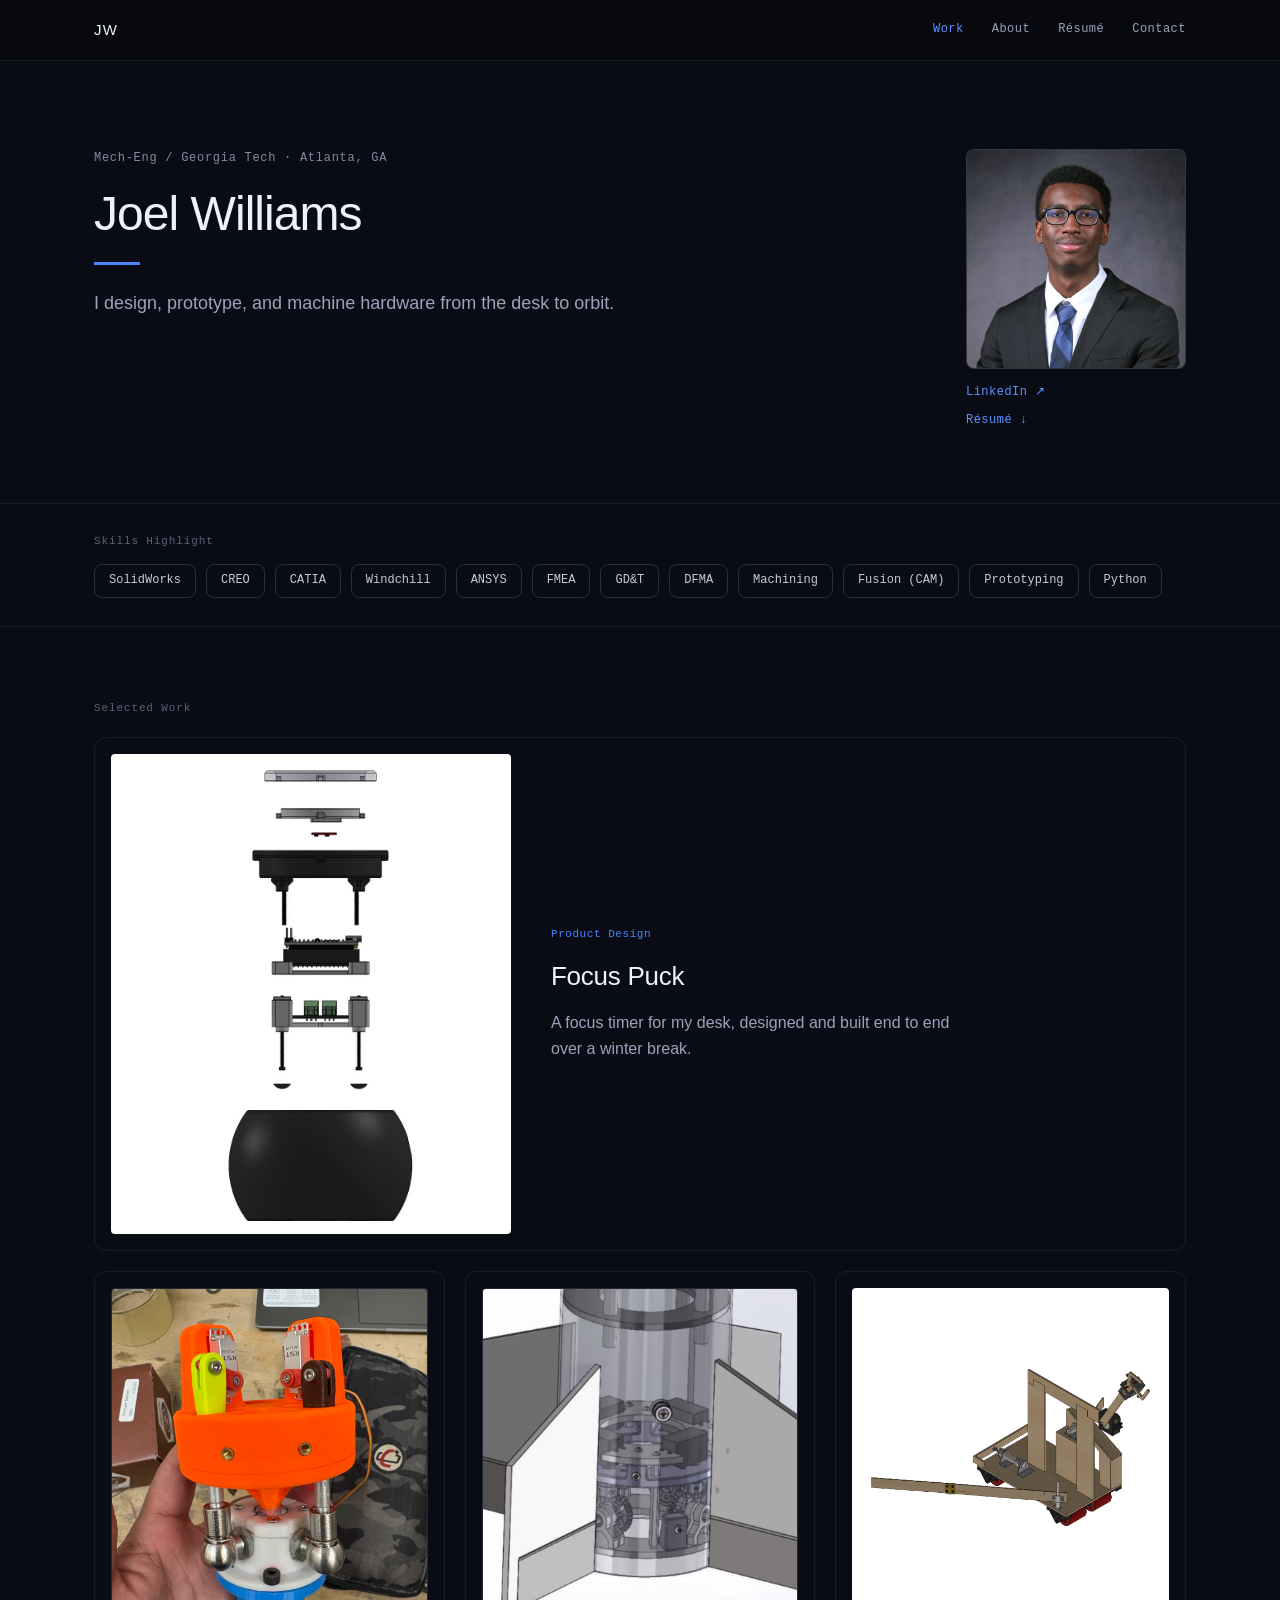
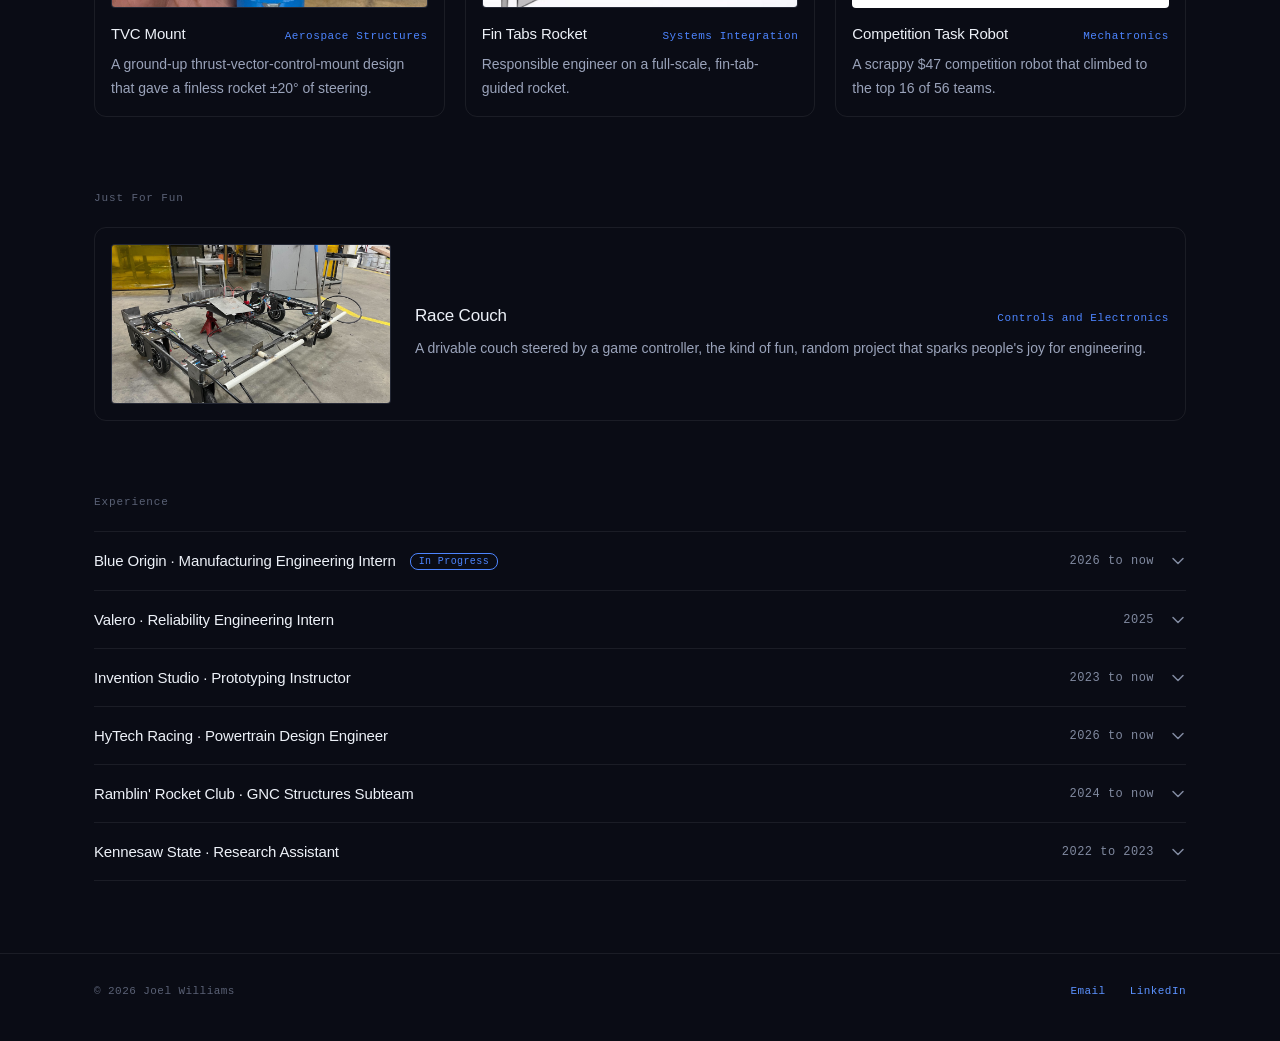
==== index.html @ b7c3e6a5 "Nudge modal close button left on desktop to clear the scrollbar gutter The site-wide scrollbar reser" ====
<!DOCTYPE html>
<html lang="en">
<head>
  <meta charset="UTF-8">
  <meta name="viewport" content="width=device-width, initial-scale=1.0">
  <title>Joel Williams · Project Portfolio</title>
  <meta name="description" content="Joel Williams is a mechanical engineering student at Georgia Tech who designs, prototypes, and machines hardware from the desk to orbit.">
  <link rel="icon" href="assets/images/favicon.png">
  <meta property="og:title" content="Joel Williams · Project Portfolio">
  <meta property="og:description" content="I design, prototype, and machine hardware from the desk to orbit.">
  <meta property="og:image" content="https://jwilliams-77.github.io/assets/images/og.png">
  <meta property="og:url" content="https://jwilliams-77.github.io/">
  <link rel="stylesheet" href="assets/css/styles.css?v=36">
</head>
<body>

  <nav class="site-nav">
    <div class="container">
      <a class="nav-monogram" href="index.html">JW</a>
      <div class="nav-links">
        <a href="index.html#work" class="active">Work</a>
        <a href="about.html">About</a>
        <a href="resume.pdf">Résumé</a>
        <a href="contact.html">Contact</a>
      </div>
    </div>
  </nav>

  <header class="hero">
    <div class="container">
      <div class="hero-intro">
        <p class="hero-eyebrow">Mech-Eng / Georgia Tech · Atlanta, GA</p>
        <h1 class="hero-name">Joel Williams</h1>
        <hr class="hero-rule">
        <p class="hero-tagline">I design, prototype, and machine hardware from the desk to orbit.</p>
      </div>
      <div class="hero-aside">
        <div class="headshot"><img width="775" height="800" decoding="async" fetchpriority="high" src="assets/images/headshot.jpg" alt="Headshot of Joel Williams"></div>
        <div class="hero-links">
          <a href="https://www.linkedin.com/in/jwilliams2204/">LinkedIn ↗</a>
          <a href="resume.pdf">Résumé ↓</a>
        </div>
      </div>
    </div>
  </header>

  <section class="skills-stripe" aria-label="Skills highlight">
    <div class="container">
      <p class="section-label">Skills Highlight</p>
      <div class="skills-pills">
        <span class="pill">SolidWorks</span>
        <span class="pill">CREO</span>
        <span class="pill">CATIA</span>
        <span class="pill">Windchill</span>
        <span class="pill">ANSYS</span>
        <span class="pill">FMEA</span>
        <span class="pill">GD&amp;T</span>
        <span class="pill">DFMA</span>
        <span class="pill">Machining</span>
        <span class="pill">Fusion (CAM)</span>
        <span class="pill">Prototyping</span>
        <span class="pill">Python</span>
      </div>
    </div>
  </section>

  <section class="work" id="work" aria-label="Selected work">
    <div class="container">
      <p class="section-label">Selected Work</p>

      <a class="work-tile work-featured" href="projects/focus-puck.html">
        <div class="tile-media"><img width="668" height="1190" loading="lazy" decoding="async" src="assets/images/focus-puck/focus-puck-2.jpg" alt="Exploded CAD view of the Focus Puck, from the cap and diffuser down through the electronics trays to the shell and rubber feet"><div class="tile-preview" aria-hidden="true"><p>One tap wakes it, two starts the timer, and a ring of light counts you down. Built end to end over a winter break.</p></div></div>
        <div class="featured-text">
          <span class="tile-tag">Product Design</span>
          <span class="tile-title">Focus Puck</span>
          <p class="tile-outcome">A focus timer for my desk, designed and built end to end over a winter break.</p>
        </div>
      </a>

      <div class="work-grid">
        <a class="work-tile" href="projects/tvc-mount.html">
          <div class="tile-media"><img width="1200" height="1600" loading="lazy" decoding="async" class="crop-top" src="assets/images/tvc-mount/tvc-mount-2.jpg" alt="The 3D-printed TVC mount held in hand, with micro servos and steel ball-socket linkages visible"><div class="tile-preview" aria-hidden="true"><p>A ball-and-socket gimbal that unlocked ±20° of control authority inside a 3-inch body tube, flown across three launches.</p></div></div>
          <div class="tile-caption">
            <div class="tile-caption-head">
              <span class="tile-title">TVC Mount</span>
              <span class="tile-tag">Aerospace Structures</span>
            </div>
            <p class="tile-outcome">A ground-up thrust-vector-control-mount design that gave a finless rocket ±20° of steering.</p>
          </div>
        </a>

        <a class="work-tile" href="projects/fin-tabs.html">
          <div class="tile-media"><img width="1178" height="872" loading="lazy" decoding="async" src="assets/images/fin-tabs/fin-tabs-1.jpg" alt="CAD closeup of the rocket's aft end showing the fins and the fin-tab actuation assembly inside the body tube"><div class="tile-preview" aria-hidden="true"><p>Responsible engineer owning the master CAD, the build plan, and the integration of a full-scale, fin-tab-controlled rocket.</p></div></div>
          <div class="tile-caption">
            <div class="tile-caption-head">
              <span class="tile-title">Fin Tabs Rocket</span>
              <span class="tile-tag">Systems Integration</span>
            </div>
            <p class="tile-outcome">Responsible engineer on a full-scale, fin-tab-guided rocket.</p>
          </div>
        </a>

        <a class="work-tile" href="projects/me2110.html">
          <div class="tile-media tile-media--contain tile-media--light"><img width="1092" height="637" loading="lazy" decoding="async" src="assets/images/me2110/me2110-1.png" alt="CAD model of the Hypixel robot: a laser-cut MDF frame on red wheels with the mob-knocker arm extended"><div class="tile-preview" aria-hidden="true"><p>A $47 robot built fast and iterated faster: last place in sprint one, top 16 of 56 by finals.</p></div></div>
          <div class="tile-caption">
            <div class="tile-caption-head">
              <span class="tile-title">Competition Task Robot</span>
              <span class="tile-tag">Mechatronics</span>
            </div>
            <p class="tile-outcome">A scrappy $47 competition robot that climbed to the top 16 of 56 teams.</p>
          </div>
        </a>
      </div>
    </div>
  </section>

  <section class="fun" aria-label="Just for fun">
    <div class="container">
      <p class="section-label">Just For Fun</p>
      <a class="fun-tile" href="projects/race-couch.html">
        <div class="tile-media"><img width="2000" height="1500" loading="lazy" decoding="async" src="assets/images/race-couch/race-couch-hero.jpg" alt="The welded steel couch chassis on six wheels in the shop, with a PVC steering frame and wiring in place"><div class="tile-preview" aria-hidden="true"><p>A couch you steer like a tank with a PS4 controller. The gloriously goofy project that made me want more.</p></div></div>
        <div class="tile-caption">
          <div class="tile-caption-head">
            <span class="tile-title">Race Couch</span>
            <span class="tile-tag">Controls and Electronics</span>
          </div>
          <p class="tile-outcome">A drivable couch steered by a game controller, the kind of fun, random project that sparks people's joy for engineering.</p>
        </div>
      </a>
    </div>
  </section>

  <section class="experience" aria-label="Experience">
    <div class="container">
      <p class="section-label">Experience</p>
      <div class="accordion">

        <!-- NOTE: Blue Origin copy is the NDA-safe softened version. Once Joel's
             manager confirms the specifics are cleared, swap in the full bullets
             from CLAUDE.md section 7.5 (reaction control system, Artemis 3 and 4). -->
        <div class="accordion-item">
          <button class="accordion-trigger" aria-expanded="false" aria-controls="exp-blue-origin">
            <span class="accordion-role">Blue Origin · Manufacturing Engineering Intern <span class="role-tag">In Progress</span></span>
            <span class="accordion-meta">
              <span class="accordion-dates">2026 to now</span>
              <svg class="accordion-chevron" viewBox="0 0 16 16" fill="none" aria-hidden="true"><path d="M3 5.5L8 10.5L13 5.5" stroke="currentColor" stroke-width="1.5" stroke-linecap="round" stroke-linejoin="round"/></svg>
            </span>
          </button>
          <div class="accordion-panel" id="exp-blue-origin" hidden>
            <ul>
              <li>Designing and validating flight test hardware for a next-generation lunar lander program, modeled in CREO and managed in Windchill.</li>
              <li>Ran FEA on the hardware I designed to verify its load cases and the structural integrity of the fully integrated system, identifying weak points and where reinforcement was needed.</li>
              <li>Procured COTS hardware and issued the work orders to get my test hardware assembled.</li>
            </ul>
          </div>
        </div>

        <div class="accordion-item">
          <button class="accordion-trigger" aria-expanded="false" aria-controls="exp-valero">
            <span class="accordion-role">Valero · Reliability Engineering Intern</span>
            <span class="accordion-meta">
              <span class="accordion-dates">2025</span>
              <svg class="accordion-chevron" viewBox="0 0 16 16" fill="none" aria-hidden="true"><path d="M3 5.5L8 10.5L13 5.5" stroke="currentColor" stroke-width="1.5" stroke-linecap="round" stroke-linejoin="round"/></svg>
            </span>
          </button>
          <div class="accordion-panel" id="exp-valero" hidden>
            <ul>
              <li>Built operating cost (OC) models for steam turbines and presented conversion cases to reduce OC by 85%.</li>
              <li>Conducted FMEA on a bad-actor pump; implemented structural fixes raising MTBR over 340% versus the previous baseline.</li>
              <li>Led access-structure upgrades (catwalk, platform, and walkway installs), improving mechanic safety and decreasing maintenance route times by 50%.</li>
            </ul>
          </div>
        </div>

        <div class="accordion-item">
          <button class="accordion-trigger" aria-expanded="false" aria-controls="exp-invention-studio">
            <span class="accordion-role">Invention Studio · Prototyping Instructor</span>
            <span class="accordion-meta">
              <span class="accordion-dates">2023 to now</span>
              <svg class="accordion-chevron" viewBox="0 0 16 16" fill="none" aria-hidden="true"><path d="M3 5.5L8 10.5L13 5.5" stroke="currentColor" stroke-width="1.5" stroke-linecap="round" stroke-linejoin="round"/></svg>
            </span>
          </button>
          <div class="accordion-panel" id="exp-invention-studio" hidden>
            <ul>
              <li>Instruct 30+ general users per week on manufacturing methods, DFM practices, and safe equipment use.</li>
              <li>Coach prospective prototyping instructors in safe machine operation, SOPs, and teaching methods, achieving a ~90% pass rate for those trained and tested.</li>
              <li>Operate Tormach and EMCO CNCs to produce precision prototype parts; use Autodesk Fusion to create CAM toolpaths, select tooling, and tune feeds and speeds.</li>
            </ul>
          </div>
        </div>

        <div class="accordion-item">
          <button class="accordion-trigger" aria-expanded="false" aria-controls="exp-hytech">
            <span class="accordion-role">HyTech Racing · Powertrain Design Engineer</span>
            <span class="accordion-meta">
              <span class="accordion-dates">2026 to now</span>
              <svg class="accordion-chevron" viewBox="0 0 16 16" fill="none" aria-hidden="true"><path d="M3 5.5L8 10.5L13 5.5" stroke="currentColor" stroke-width="1.5" stroke-linecap="round" stroke-linejoin="round"/></svg>
            </span>
          </button>
          <div class="accordion-panel" id="exp-hytech" hidden>
            <ul>
              <li>Assembled and integrated planetary gearboxes into the vehicle, verifying interference fits.</li>
              <li>Designed 3D-printed motor cooling jackets and ran flow tests for heat-transfer performance.</li>
              <li>Built 3D-printed motor test stands and designed test parts in CATIA V6.</li>
            </ul>
          </div>
        </div>

        <div class="accordion-item">
          <button class="accordion-trigger" aria-expanded="false" aria-controls="exp-rocket-club">
            <span class="accordion-role">Ramblin' Rocket Club · GNC Structures Subteam</span>
            <span class="accordion-meta">
              <span class="accordion-dates">2024 to now</span>
              <svg class="accordion-chevron" viewBox="0 0 16 16" fill="none" aria-hidden="true"><path d="M3 5.5L8 10.5L13 5.5" stroke="currentColor" stroke-width="1.5" stroke-linecap="round" stroke-linejoin="round"/></svg>
            </span>
          </button>
          <div class="accordion-panel" id="exp-rocket-club" hidden>
            <ul>
              <li>Designed, manufactured, and integrated a camera mount for a jet-vane thrust-vector-controlled rocket.</li>
              <li>Iterated economical structural improvements to TVC mounts across two gimbaled rockets.</li>
              <li>Used FDM and SLA printing to rapidly prototype and test mount components.</li>
            </ul>
          </div>
        </div>

        <div class="accordion-item">
          <button class="accordion-trigger" aria-expanded="false" aria-controls="exp-kennesaw">
            <span class="accordion-role">Kennesaw State · Research Assistant</span>
            <span class="accordion-meta">
              <span class="accordion-dates">2022 to 2023</span>
              <svg class="accordion-chevron" viewBox="0 0 16 16" fill="none" aria-hidden="true"><path d="M3 5.5L8 10.5L13 5.5" stroke="currentColor" stroke-width="1.5" stroke-linecap="round" stroke-linejoin="round"/></svg>
            </span>
          </button>
          <div class="accordion-panel" id="exp-kennesaw" hidden>
            <ul>
              <li>Synthesized conductive polymer nanomaterials to develop more efficient and cost-effective supercapacitors.</li>
              <li>Evaluated the capacitance and cycling stability of synthesized nanomaterials with CV and GCD testing.</li>
              <li>Used SEM and XRD to analyze nanomaterial morphology and composition, guiding purity optimization.</li>
            </ul>
          </div>
        </div>

      </div>
    </div>
  </section>

  <!-- Project preview modal: a single shared shell. Per-project content lives in
       the <template> blocks below and is cloned in by main.js on tile click. -->
  <div class="modal-overlay" id="project-modal" hidden>
    <div class="modal-backdrop" data-modal-close></div>
    <div class="modal-dialog" role="dialog" aria-modal="true" aria-label="Project preview">
      <button class="modal-close" type="button" aria-label="Close preview" data-modal-close>
        <svg viewBox="0 0 24 24" fill="none" aria-hidden="true"><path d="M6 6l12 12M18 6L6 18" stroke="currentColor" stroke-width="1.5" stroke-linecap="round"/></svg>
      </button>
      <div class="modal-body"></div>
      <div class="modal-footer">
        <a class="modal-readmore" href="#"><span>Read More</span><span class="readmore-arrow" aria-hidden="true">&rarr;</span></a>
      </div>
    </div>
  </div>

  <template id="modal-focus-puck">
    <article class="modal-article">
      <header class="modal-header">
        <span class="tile-tag">Product Design</span>
        <h2 class="project-title">Focus Puck</h2>
        <p class="project-outcome">A focus timer for the desk, engineered for modularity, simple assembly, and intuitive interaction.</p>
        <p class="project-meta">Product Design · Dec 2025 to Jan 2026 · Personal Project</p>
        <p class="project-skills"><span class="skills-label">Core Skills</span> · SolidWorks · ANSYS FEA · DFMA · Rapid Prototyping · 3D Printing (Formlabs Form 4 + Bambu X1E) · Mechanical Packaging for Electronics</p>
      </header>

      <figure class="project-hero">
        <img width="614" height="554" decoding="async" fetchpriority="high" src="assets/images/focus-puck/focus-puck-5.jpg" alt="CAD render of the assembled Focus Puck, a rounded black puck with a fingerprint pattern engraved in its center cap">
      </figure>

      <section class="project-section">
        <h3>Overview</h3>
        <p>Over winter break I gave myself one rule: take a product from an idea in my head to a finished, working object, entirely my own from end to end. The result was Focus Puck, a single-purpose desk timer for focused work. The goal was a compact, desk-friendly enclosure that packaged the Arduino, sensors, and perfboard cleanly, with DFMA features throughout so I could print and iterate fast.</p>
      </section>

      <figure class="project-figure figure--portrait">
        <img width="668" height="1190" loading="lazy" decoding="async" src="assets/images/focus-puck/focus-puck-2.jpg" alt="Exploded CAD view of the Focus Puck, from the cap and diffuser down through the electronics trays to the shell and rubber feet">
        <figcaption class="media-caption">the modular tray stack, exploded</figcaption>
      </figure>

      <section class="project-section">
        <h3>Design intent</h3>
        <p>The driving principle was that reaching for the timer should never become its own distraction, so the entire interaction lives in one spot: a fingerprint engraved over a capacitive touch sensor, read through three gestures and a ring of light. A tap wakes it, a tap-and-hold fills the ring two minutes per light, and a double tap starts the countdown. Inside, a modular stack of trays keeps the electronics rigid and serviceable, located on bosses in the shell, with heat-set inserts and counterbored rubber feet hiding every fastener so it reads as one clean object.</p>
      </section>

      <section class="project-section">
        <h3>What I did</h3>
        <p>To keep all of that printable and serviceable, I leaned on DFMA throughout: a diffuser that twist-locks down on dovetail joints with no screws, and parts shaped around the print bed rather than fought onto it. I split the work across two machines on purpose, a Bambu X1E for fast, cheap iteration and a Formlabs Form 4 where surface finish and final fit mattered, then validated the shell with ANSYS FEA backed by physical drop tests.</p>
      </section>

      <figure class="project-figure figure--small">
        <img width="766" height="578" loading="lazy" decoding="async" src="assets/images/focus-puck/focus-puck-3.jpg" alt="3D-printed Focus Puck parts on a workbench: black shell, LED ring, white diffuser, and the Arduino tray stack">
        <figcaption class="media-caption">printed parts ready for assembly</figcaption>
      </figure>

      <section class="project-section">
        <h3>Outcome</h3>
        <p>A modular, DFMA-optimized enclosure that's quick to iterate and quick to service, a repeatable two-machine manufacturing workflow, and a device that assembles start to finish in under two minutes.</p>
      </section>
    </article>
  </template>

  <template id="modal-tvc-mount">
    <article class="modal-article">
      <header class="modal-header">
        <span class="tile-tag">Aerospace Structures</span>
        <h2 class="project-title">TVC Mount</h2>
        <p class="project-outcome">A from-scratch thrust-vectoring mount that took a finless rocket from a few degrees of steering to a full ±20° in any direction.</p>
        <p class="project-meta">Mechatronics &amp; Structures · Ramblin' Rocket Club (GNC) · Aug 2024 to Mar 2025</p>
        <p class="project-skills"><span class="skills-label">Core Skills</span> · SolidWorks · Mechatronics Integration · Rapid Prototyping · 3D Printing · FMEA · Design Communication</p>
      </header>

      <figure class="project-hero">
        <img width="1200" height="1600" decoding="async" fetchpriority="high" src="assets/images/tvc-mount/tvc-mount-2.jpg" alt="The assembled TVC mount held in hand: orange PETG top plate with micro servos, steel ball-socket linkages, white resin socket, and blue motor sleeve">
      </figure>

      <section class="project-section">
        <h3>Overview</h3>
        <p>A finless rocket has nothing passive to keep it pointed straight, so it has to steer the engine itself. Handed the previous year's thrust-vector-control mount, my teammate and I chose to start over from scratch. The old design managed only a few degrees of deflection; our target was a full ±20° in any direction inside the same 3-inch body tube, built mostly from 3D-printed and off-the-shelf parts.</p>
      </section>

      <figure class="project-figure figure--small">
        <img width="806" height="852" loading="lazy" decoding="async" src="assets/images/tvc-mount/tvc-mount-1.jpg" alt="Labeled exploded CAD view of the TVC mount: FDM top plate and motor sleeve, COTS servos and linkage rods, and the resin-printed central ball and socket">
        <figcaption class="media-caption">every part of the mount, labeled</figcaption>
      </figure>

      <section class="project-section">
        <h3>Design intent</h3>
        <p>Every decision was boxed in by the 3-inch body tube, so the design had to earn its ±20° inside a tight envelope. The breakthrough was abandoning the traditional ringed gimbal for a central ball-and-socket joint, with each servo driving one axis through its own linkage so pitch and yaw stay uncoupled instead of fighting each other, which is where most of the new range came from. A preliminary design review drove one more call: standing the servos vertically on smaller micro servos, in line with the pitch and yaw axes, which fit the cramped tube and made the assembly far easier to build and service.</p>
      </section>

      <section class="project-section">
        <h3>What I did</h3>
        <p>I split materials by job: PETG for the structural parts that take heat and load, and resin on a Formlabs Form 4 for the ball joint so it glides with low friction. Each round of static fires and launches then taught us where to reinforce, and I used slicer modifiers to locally thicken the walls and infill exactly where stress concentrated, plus add material where the ball joint threaded in.</p>
      </section>

      <figure class="project-figure figure--portrait">
        <video width="608" height="1080" autoplay muted loop playsinline preload="metadata" poster="assets/videos/tvc-mount/tvc-mount-poster.jpg">
          <source src="assets/videos/tvc-mount/tvc-mount-loop.mp4" type="video/mp4">
        </video>
        <figcaption class="media-caption">bench-testing the mount's actuation</figcaption>
      </figure>

      <section class="project-section">
        <h3>Outcome</h3>
        <p>The mount reached ±20° of motion in any direction, a large jump from the previous design's few degrees, and held up across the rocket's static fires and three launches. It became the second flown iteration of the GNC project's TVC system and the basis for a paper we submitted to the AIAA.</p>
      </section>
    </article>
  </template>

  <template id="modal-fin-tabs">
    <article class="modal-article">
      <header class="modal-header">
        <span class="tile-tag">Systems Integration</span>
        <h2 class="project-title">Fin Tabs Rocket</h2>
        <p class="project-outcome">Owning the integration and assembly of a full-scale, fin-tab-steered rocket: the manufacturing plan, the schedule, and the master CAD that kept every subteam in sync.</p>
        <p class="project-meta">Systems Integration &amp; Project Management · Ramblin' Rocket Club (GNC) · Aug 2025 to Mar 2026 · Responsible Engineer</p>
        <p class="project-skills"><span class="skills-label">Core Skills</span> · Systems Integration · SolidWorks · FEA (ANSYS) · Project Management · GD&amp;T · Rapid Prototyping</p>
      </header>

      <figure class="project-hero">
        <img width="2000" height="852" decoding="async" fetchpriority="high" src="assets/images/fin-tabs/fin-tabs-hero.jpg" alt="Labeled CAD diagram of the full rocket: nosecone, main parachute, avionics bay, drogue chute, motor assembly, and the fin tabs actuation assembly">
        <figcaption class="media-caption">the master assembly, every subsystem in one model</figcaption>
      </figure>

      <section class="project-section">
        <h3>Overview</h3>
        <p>After a year of hands-on design on the TVC mount, I took the Responsible Engineer role on the Fin Tabs rocket, a full-scale vehicle close to 60 pounds that steers through small control surfaces near its aft fins. My job wasn't to design every subsystem. It was to make all of them, nosecone, recovery, avionics, camera bay, motor, and the fin-tab assembly, integrate into one buildable, serviceable rocket within a few hours, with nothing interfering with the fin-tab actuation.</p>
      </section>

      <figure class="project-figure figure--small">
        <img width="1178" height="872" loading="lazy" decoding="async" src="assets/images/fin-tabs/fin-tabs-1.jpg" alt="CAD closeup of the rocket's aft end, the fins and fin-tab actuation gearing visible through a transparent body tube">
        <figcaption class="media-caption">the fin-tab actuation assembly in the aft end</figcaption>
      </figure>

      <section class="project-section">
        <h3>What I did</h3>
        <p>I pulled every subsystem into a single top-down SolidWorks master assembly that became the reference each subteam checked their fit against, applying GD&amp;T to the interfaces so parts came together first-pass. A lot of the role was coordination: consolidating each team's CAD into the master model, running mass and center-of-gravity analysis on the full rocket, and managing the dependency chain when one subsystem was blocked. Applying DFMA, I confirmed six radial screws carried the load where the design called for eight, for a simpler hole diagram and a faster build with no loss of margin. I also owned the recovery analysis, sizing the bulkhead U-bolts and radial screws to a factor of safety of 3.</p>
      </section>

      <figure class="project-figure figure--portrait">
        <img width="592" height="1156" loading="lazy" decoding="async" src="assets/images/fin-tabs/fin-tabs-2.jpg" alt="CAD render of the full rocket assembly standing vertically, body tubes and bulkheads stacked from the eyebolt at the top down to the fins">
      </figure>

      <section class="project-section">
        <h3>Outcome</h3>
        <p>I built and presented the Critical Design Review to the GNC leads. The CDR is complete and component manufacturing is underway; full integration and assembly, the part I own, is slated for early Fall 2026, when the subsystems come together into the vehicle for the first time. I'll update this once it flies.</p>
      </section>
    </article>
  </template>

  <template id="modal-me2110">
    <article class="modal-article">
      <header class="modal-header">
        <span class="tile-tag">Mechatronics</span>
        <h2 class="project-title">Competition Task Robot</h2>
        <p class="project-outcome">A scrappy, $47 autonomous robot for a Minecraft-themed arena, built fast and iterated faster, that climbed from a last-place sprint finish to the top 16 of 56 teams.</p>
        <p class="project-meta">Robotics &amp; Mechatronics · ME 2110, Georgia Tech · Feb to May 2025 · 4-Person Team</p>
        <p class="project-skills"><span class="skills-label">Core Skills</span> · SolidWorks · Mechatronics · Rapid Prototyping · 3D Printing · Laser Cutting · Embedded Systems</p>
      </header>

      <figure class="project-hero">
        <img width="2000" height="1500" decoding="async" fetchpriority="high" src="assets/images/me2110/me2110-hero.jpg" alt="The four-person team in matching Hypixel shirts standing with the robot and design poster at the competition">
      </figure>

      <section class="project-section">
        <h3>Overview</h3>
        <p>ME 2110 is Georgia Tech's design-build-compete course: one semester to take an autonomous machine from nothing to a competition floor, with graded sprints that force working hardware long before you feel ready. The Minecraft-themed arena packed several point-scoring tasks into a single 40-second autonomous run, all built from a provided kit on a budget under $120. Our four-person team built a robot we called Hypixel; I owned the mob-knocker arm and the End Crystal lift end to end.</p>
      </section>

      <figure class="project-figure figure--small">
        <img width="1200" height="1600" loading="lazy" decoding="async" src="assets/images/me2110/me2110-3.jpg" alt="The Hypixel robot in front of its tri-fold design poster covering the drivetrain, mob knockers, wolf bone slide, and End Crystal lift">
        <figcaption class="media-caption">the design poster and the final robot</figcaption>
      </figure>

      <section class="project-section">
        <h3>Design intent</h3>
        <p>The whole philosophy was the simplest mechanism that could do the job, which is exactly what a sub-$120 budget and a 40-second clock reward. A single motor drove the rear wheels through a 3:5 gear ratio, trading speed for the torque to haul every subsystem around. My mob-knocker arms rode on 3D-printed pivots, held in tension by rubber bands against a piston-pinned stopper, so firing the piston let them snap out and clear the home zone; the End Crystal lift was a motor-driven arm carrying a solenoid-pin claw that raised the crystal about thirty inches.</p>
      </section>

      <section class="project-section">
        <h3>What I did</h3>
        <p>We resisted gluing parts together and started with structure: customer needs, a function tree, and weighted decision matrices that pointed us to a mobile, drivetrain-based design. The whole robot came in at $46.60, roughly 61% under the cap, built from laser-cut MDF, 3D-printed PLA and TPU, and rubber bands. Then we iterated hard: last place and a single point in the first sprint, fixed with changes as simple as a larger wheel radius to clear a bump, up to fourth by the second.</p>
      </section>

      <figure class="project-figure">
        <video width="960" height="540" autoplay muted loop playsinline preload="metadata" poster="assets/videos/me2110/me2110-poster.jpg">
          <source src="assets/videos/me2110/me2110-loop.mp4" type="video/mp4">
        </video>
        <figcaption class="media-caption">a competition run</figcaption>
      </figure>

      <section class="project-section">
        <h3>Outcome</h3>
        <p>By the final competition we reached the top 16 of 56 teams and placed 11th of 56 in the design review. The mob-knocker arm I owned scored in every single round. The lesson of the whole class in miniature: you cannot perfect everything in a semester, so you make the most important things reliable and you ship.</p>
      </section>
    </article>
  </template>

  <template id="modal-race-couch">
    <article class="modal-article">
      <header class="modal-header">
        <span class="tile-tag">Controls and Electronics</span>
        <h2 class="project-title">Race Couch</h2>
        <p class="project-outcome">A drivable couch, steered by a game controller.</p>
        <p class="project-meta">Controls and Electronics · Wreck Racing, Georgia Tech · Aug 2023 to Dec 2023</p>
        <p class="project-skills"><span class="skills-label">Core Skills</span> · Arduino · C++ · SolidWorks · 3D Printing · Rapid Prototyping · Systems Integration</p>
      </header>

      <figure class="project-hero">
        <img width="2000" height="1500" decoding="async" fetchpriority="high" src="assets/images/race-couch/race-couch-hero.jpg" alt="The welded steel couch chassis on six wheels in the shop, with a PVC steering frame and wiring in place">
      </figure>

      <section class="project-section">
        <h3>Overview</h3>
        <p>This was my first taste of engineering outside a classroom: a couch you could actually drive. I took on the controls, turning a game controller into a way to pilot a piece of furniture. The fun lived in the handful of small design problems it took to get there.</p>
      </section>

      <figure class="project-figure figure--portrait">
        <video width="608" height="1080" autoplay muted loop playsinline preload="metadata" poster="assets/videos/race-couch/race-couch-poster-2.jpg">
          <source src="assets/videos/race-couch/race-couch-loop-2.mp4" type="video/mp4">
        </video>
        <figcaption class="media-caption">first wireless drives of the bare chassis</figcaption>
      </figure>

      <section class="project-section">
        <h3>What I did</h3>
        <p>After weighing a Wii remote, a GameCube controller, and an arcade joystick, we landed on a wireless PS4 controller. The couch drives like a tank, with no steering wheel, just different power sent to the left and right wheels, so the core problem was mapping a thumbstick to the right power split. Cramming throttle and steering onto one stick felt clumsy, so I split them: the left stick became pure throttle and the right stick handled steering. That separation is what made the couch genuinely intuitive to drive.</p>
      </section>

      <figure class="project-figure figure--portrait">
        <video width="720" height="1280" autoplay muted loop playsinline preload="metadata" poster="assets/videos/race-couch/race-couch-poster-1.jpg">
          <source src="assets/videos/race-couch/race-couch-loop-1.mp4" type="video/mp4">
        </video>
        <figcaption class="media-caption">the couch, very much drivable</figcaption>
      </figure>

      <section class="project-section">
        <h3>Outcome</h3>
        <p>I didn't have much formal engineering behind me yet, which was the whole point. Learning how broad mechanical engineering really is on something as gloriously goofy as a motorized couch is what made it stick. It is the project that made me want more.</p>
      </section>
    </article>
  </template>

  <footer class="site-footer">
    <div class="container">
      <span class="footer-copyright">© 2026 Joel Williams</span>
      <div class="footer-links">
        <a href="mailto:jwilliams812@gatech.edu">Email</a>
        <a href="https://www.linkedin.com/in/jwilliams2204/">LinkedIn</a>
      </div>
    </div>
  </footer>

  <script src="assets/js/main.js"></script>
</body>
</html>
---- assets/css/styles.css ----
/* ==========================================================================
   Joel Williams · portfolio
   Single shared stylesheet. Midnight theme, dark only.
   ========================================================================== */

/* --------------------------------------------------------------------------
   Tokens
   -------------------------------------------------------------------------- */

:root {
  --bg: #0A0C15;
  --bg-frame: #07090F;
  --surface: #131826;
  --text: #EDF1F8;
  --text-secondary: #9aa3ba;
  --text-muted: #818aa0;
  --text-faint: #5a6175;
  --accent: #4D85FF;
  --link: #5B92FF;
  --pill-text: #c3cad9;

  --hairline: rgba(255, 255, 255, 0.07);
  --hairline-strong: rgba(255, 255, 255, 0.14);

  --font-sans: "Helvetica Neue", Helvetica, Arial, system-ui, sans-serif;
  --font-mono: ui-monospace, "SF Mono", Menlo, Consolas, monospace;

  --radius-tile: 4px;
  --radius-pill: 8px;
  --radius-card: 12px;

  --content-width: 1140px;
}

/* --------------------------------------------------------------------------
   Base
   -------------------------------------------------------------------------- */

*,
*::before,
*::after {
  box-sizing: border-box;
}

html {
  scroll-behavior: smooth;
  /* thin, translucent scrollbar across the whole site (Firefox) */
  scrollbar-width: thin;
  scrollbar-color: rgba(255, 255, 255, 0.16) transparent;
}

body {
  margin: 0;
  background: var(--bg);
  color: var(--text-secondary);
  font-family: var(--font-sans);
  font-size: 16px;
  line-height: 1.65;
  -webkit-font-smoothing: antialiased;
  text-rendering: optimizeLegibility;
}

/* and the same subtle, inset scrollbar in WebKit/Blink, everywhere it scrolls */
::-webkit-scrollbar {
  width: 10px;
  height: 10px;
}

::-webkit-scrollbar-track {
  background: transparent;
}

::-webkit-scrollbar-thumb {
  background-color: rgba(255, 255, 255, 0.14);
  border-radius: 8px;
  border: 3px solid transparent;
  background-clip: padding-box;
}

::-webkit-scrollbar-thumb:hover {
  background-color: rgba(255, 255, 255, 0.26);
  background-clip: padding-box;
}

h1,
h2,
h3 {
  color: var(--text);
  font-weight: 500;
  letter-spacing: -0.02em;
  line-height: 1.2;
  margin: 0;
}

p {
  margin: 0 0 1.1em;
}

a {
  color: var(--link);
  text-decoration: none;
}

a:hover {
  text-decoration: underline;
  text-underline-offset: 3px;
}

ul {
  margin: 0;
  padding-left: 1.2em;
}

img,
video {
  max-width: 100%;
  display: block;
}

.container {
  max-width: var(--content-width);
  margin: 0 auto;
  padding: 0 24px;
}

/* mono label: small lowercase monospace, used for section labels,
   metadata, captions, nav links, dates */
.mono {
  font-family: var(--font-mono);
  font-size: 12px;
  text-transform: lowercase;
  letter-spacing: 0.02em;
}

.section-label {
  font-family: var(--font-mono);
  font-size: 11px;
  text-transform: none;
  letter-spacing: 0.08em;
  color: var(--text-faint);
  margin-bottom: 20px;
}

/* --------------------------------------------------------------------------
   Image / video placeholders
   -------------------------------------------------------------------------- */

.media-block {
  background: var(--surface);
  border: 0.5px solid var(--hairline);
  border-radius: var(--radius-tile);
  overflow: hidden;
}

.media-block img,
.media-block video {
  width: 100%;
  height: 100%;
  object-fit: cover;
}

.media-caption {
  font-family: var(--font-mono);
  font-size: 11px;
  text-transform: lowercase;
  letter-spacing: 0.04em;
  color: var(--text-faint);
  margin-top: 8px;
}

/* --------------------------------------------------------------------------
   Nav
   -------------------------------------------------------------------------- */

.site-nav {
  background: var(--bg-frame);
  border-bottom: 0.5px solid var(--hairline);
}

.site-nav .container {
  display: flex;
  align-items: center;
  justify-content: space-between;
  height: 60px;
}

.nav-monogram {
  color: var(--text);
  font-weight: 500;
  letter-spacing: 0.08em;
  font-size: 15px;
}

.nav-monogram:hover {
  text-decoration: none;
}

.nav-links {
  display: flex;
  gap: 28px;
}

.nav-links a {
  font-family: var(--font-mono);
  font-size: 12px;
  text-transform: none;
  letter-spacing: 0.04em;
  color: var(--text-secondary);
}

.nav-links a:hover {
  color: var(--text);
  text-decoration: none;
}

.nav-links a.active {
  color: var(--link);
}

/* --------------------------------------------------------------------------
   Hero (landing)
   -------------------------------------------------------------------------- */

.hero {
  padding: 88px 0 72px;
}

.hero .container {
  display: grid;
  grid-template-columns: 1fr auto;
  gap: 48px;
  align-items: start;
}

.hero-eyebrow {
  font-family: var(--font-mono);
  font-size: 12px;
  text-transform: none;
  letter-spacing: 0.06em;
  color: var(--text-muted);
  margin-bottom: 16px;
}

.hero-name {
  font-size: 48px;
}

.hero-rule {
  width: 46px;
  height: 3px;
  background: var(--accent);
  border: none;
  margin: 20px 0 24px;
}

.hero-tagline {
  color: var(--text-secondary);
  font-size: 18px;
  max-width: 30em;
  margin: 0;
}

.hero-aside {
  display: flex;
  flex-direction: column;
  gap: 14px;
}

.headshot {
  width: 220px;
  height: 220px;
  background: var(--surface);
  border: 0.5px solid var(--hairline-strong);
  border-radius: var(--radius-pill);
  overflow: hidden;
}

.headshot img {
  width: 100%;
  height: 100%;
  object-fit: cover;
}

.hero-links {
  display: flex;
  flex-direction: column;
  gap: 8px;
}

.hero-links a {
  font-family: var(--font-mono);
  font-size: 12px;
  text-transform: none;
  letter-spacing: 0.04em;
  color: var(--link);
}

/* --------------------------------------------------------------------------
   Skills highlight stripe
   -------------------------------------------------------------------------- */

.skills-stripe {
  border-top: 0.5px solid var(--hairline);
  border-bottom: 0.5px solid var(--hairline);
  padding: 28px 0;
}

.skills-stripe .section-label {
  margin-bottom: 14px;
}

.skills-pills {
  display: flex;
  flex-wrap: wrap;
  gap: 10px;
}

.pill {
  font-family: var(--font-mono);
  font-size: 12px;
  color: var(--pill-text);
  border: 0.5px solid var(--hairline-strong);
  border-radius: var(--radius-pill);
  padding: 6px 14px;
  white-space: nowrap;
}

/* --------------------------------------------------------------------------
   Selected work
   -------------------------------------------------------------------------- */

.work {
  padding: 72px 0 0;
}

.work-tile {
  display: block;
  border: 0.5px solid var(--hairline);
  border-radius: var(--radius-card);
  padding: 16px;
  color: inherit;
  transition: border-color 0.18s ease;
}

.work-tile:hover {
  border-color: var(--accent);
  text-decoration: none;
}

.tile-media {
  position: relative;
  background: var(--surface);
  border: 0.5px solid var(--hairline);
  border-radius: var(--radius-tile);
  overflow: hidden;
  transition: background-color 0.4s ease, border-color 0.4s ease;
}

.tile-media img,
.tile-media video {
  width: 100%;
  height: 100%;
  object-fit: cover;
  transition: filter 0.4s ease, transform 0.5s ease;
}

/* nudge the crop window up for tall photos whose subject sits high */
.tile-media img.crop-top {
  object-position: 50% 18%;
}

/* show the whole image instead of cropping (CAD renders) */
.tile-media--contain img {
  object-fit: contain;
  padding: 12px;
}

/* white panel behind transparent renders */
.tile-media--light {
  background: #ffffff;
}

/* featured tile: portrait media beside the caption */
.work-featured {
  display: grid;
  grid-template-columns: 400px 1fr;
  gap: 40px;
  align-items: center;
}

.work-featured .tile-media {
  height: 480px;
  background: #ffffff;
}

.work-featured .tile-media img {
  object-fit: contain;
}

.featured-text {
  display: flex;
  flex-direction: column;
  align-items: flex-start;
  gap: 12px;
  padding-right: 24px;
}

.work-featured .tile-title {
  font-size: 26px;
}

.work-featured .tile-outcome {
  font-size: 16px;
  max-width: 26em;
  margin: 0;
}

.tile-caption {
  margin-top: 14px;
}

.tile-caption-head {
  display: flex;
  justify-content: space-between;
  align-items: baseline;
  gap: 16px;
}

.tile-title {
  color: var(--text);
  font-size: 17px;
  font-weight: 500;
  letter-spacing: -0.01em;
}

.tile-outcome {
  color: var(--text-secondary);
  font-size: 14px;
  margin: 7px 0 0;
}

.tile-tag {
  font-family: var(--font-mono);
  font-size: 11px;
  text-transform: none;
  letter-spacing: 0.05em;
  color: var(--accent);
  white-space: nowrap;
  flex-shrink: 0;
}

.work-grid {
  display: grid;
  grid-template-columns: repeat(3, 1fr);
  gap: 20px;
  margin-top: 20px;
}

.work-grid .tile-media {
  height: 320px;
}

.work-grid .tile-title {
  font-size: 15px;
}

/* hover preview: image recedes behind a teaser that rises into the frame */
.tile-preview {
  position: absolute;
  inset: 0;
  display: flex;
  align-items: flex-end;
  padding: 22px;
  background: linear-gradient(to top, rgba(7, 9, 15, 0.85), rgba(7, 9, 15, 0.55) 50%, rgba(7, 9, 15, 0.38));
  opacity: 0;
  transition: opacity 0.4s ease;
  pointer-events: none;
}

.tile-preview p {
  margin: 0;
  color: var(--text);
  font-size: 15px;
  line-height: 1.55;
  transform: translateY(16px);
  transition: transform 0.45s ease;
}

.work-featured .tile-preview p {
  font-size: 16px;
}

@media (hover: hover) {
  /* opaque near-white so the frame reads the same over white-panel and photo
     tiles (a semi-transparent border composites with the tile's own background) */
  .work-tile:hover .tile-media,
  .fun-tile:hover .tile-media {
    border-color: var(--text);
  }

  .work-tile:hover .tile-media img,
  .work-tile:hover .tile-media video,
  .fun-tile:hover .tile-media img,
  .fun-tile:hover .tile-media video {
    filter: blur(4px);
    transform: scale(1.05);
  }

  .work-tile:hover .tile-preview,
  .fun-tile:hover .tile-preview {
    opacity: 1;
  }

  .work-tile:hover .tile-preview p,
  .fun-tile:hover .tile-preview p {
    transform: none;
  }
}

/* --------------------------------------------------------------------------
   Just for fun
   -------------------------------------------------------------------------- */

.fun {
  padding: 72px 0 0;
}

.fun-tile {
  display: grid;
  grid-template-columns: 280px 1fr;
  gap: 24px;
  align-items: center;
  border: 0.5px solid var(--hairline);
  border-radius: var(--radius-card);
  padding: 16px;
  color: inherit;
  transition: border-color 0.18s ease;
}

.fun-tile:hover {
  border-color: var(--accent);
  text-decoration: none;
}

.fun-tile .tile-media {
  height: 160px;
}

/* --------------------------------------------------------------------------
   Experience accordions
   -------------------------------------------------------------------------- */

.experience {
  padding: 72px 0;
}

.accordion {
  border-top: 0.5px solid var(--hairline);
}

.accordion-item {
  border-bottom: 0.5px solid var(--hairline);
}

.accordion-trigger {
  display: flex;
  align-items: center;
  justify-content: space-between;
  gap: 20px;
  width: 100%;
  background: none;
  border: none;
  padding: 20px 0;
  cursor: pointer;
  text-align: left;
  font-family: var(--font-sans);
}

.accordion-role {
  color: var(--text);
  font-size: 15px;
  font-weight: 500;
  letter-spacing: -0.01em;
}

/* "In Progress" status badge next to a current role */
.role-tag {
  display: inline-block;
  margin-left: 10px;
  padding: 2px 8px;
  font-family: var(--font-mono);
  font-size: 10px;
  font-weight: 400;
  letter-spacing: 0.04em;
  color: var(--accent);
  border: 0.5px solid var(--accent);
  border-radius: var(--radius-pill);
  vertical-align: middle;
  white-space: nowrap;
}

.accordion-meta {
  display: flex;
  align-items: center;
  gap: 16px;
  flex-shrink: 0;
}

.accordion-dates {
  font-family: var(--font-mono);
  font-size: 12px;
  text-transform: lowercase;
  letter-spacing: 0.04em;
  color: var(--text-muted);
}

.accordion-chevron {
  width: 16px;
  height: 16px;
  color: var(--text-muted);
  transition: transform 0.2s ease;
  flex-shrink: 0;
}

.accordion-trigger[aria-expanded="true"] .accordion-chevron {
  transform: rotate(180deg);
}

.accordion-trigger:hover .accordion-role {
  color: var(--link);
}

.accordion-panel {
  padding: 0 0 24px;
}

.accordion-panel ul {
  margin: 0;
  padding-left: 1.2em;
  color: var(--text-secondary);
  font-size: 14.5px;
}

.accordion-panel li {
  margin-bottom: 8px;
}

.accordion-panel li:last-child {
  margin-bottom: 0;
}

/* --------------------------------------------------------------------------
   Footer
   -------------------------------------------------------------------------- */

.site-footer {
  border-top: 0.5px solid var(--hairline);
  padding: 28px 0 40px;
}

.site-footer .container {
  display: flex;
  justify-content: space-between;
  align-items: center;
  gap: 24px;
}

.footer-copyright {
  font-family: var(--font-mono);
  font-size: 11px;
  text-transform: none;
  letter-spacing: 0.04em;
  color: var(--text-faint);
}

.footer-links {
  display: flex;
  gap: 24px;
}

.footer-links a {
  font-family: var(--font-mono);
  font-size: 11px;
  text-transform: none;
  letter-spacing: 0.04em;
  color: var(--link);
}

/* --------------------------------------------------------------------------
   Project pages
   -------------------------------------------------------------------------- */

.project-header {
  padding: 72px 0 40px;
}

.project-title {
  font-size: 34px;
}

.project-outcome {
  color: var(--text-secondary);
  font-size: 17px;
  max-width: 38em;
  margin: 14px 0 0;
}

.project-meta {
  font-family: var(--font-mono);
  font-size: 12px;
  text-transform: none;
  letter-spacing: 0.04em;
  color: var(--text-muted);
  margin-top: 18px;
}

.project-skills {
  font-family: var(--font-mono);
  font-size: 12px;
  text-transform: none;
  letter-spacing: 0.04em;
  color: var(--text-faint);
  margin-top: 8px;
}

.project-skills .skills-label {
  color: var(--accent);
}

/* prose sits in a centered reading column; media breaks out to full width */
.project-header .container > *,
.project-body .project-section {
  max-width: 720px;
  margin-left: auto;
  margin-right: auto;
}

.project-hero {
  margin: 0 0 24px;
}

/* the hero image is centered, so center any caption under it too */
.project-hero figcaption {
  text-align: center;
}

.project-hero img {
  display: block;
  width: auto;
  max-width: 100%;
  max-height: 540px;
  margin: 0 auto;
  border: 0.5px solid var(--hairline);
  border-radius: var(--radius-tile);
}

.project-body {
  padding-bottom: 72px;
}

.project-section {
  margin-top: 48px;
}

.project-section h2 {
  font-size: 21px;
  margin-bottom: 16px;
}

.project-section p {
  max-width: 44em;
  font-size: 15.5px;
}

.project-figure {
  margin: 36px 0;
}

.project-figure img,
.project-figure video {
  display: block;
  width: 100%;
  height: auto;
  background: var(--surface);
  border: 0.5px solid var(--hairline);
  border-radius: var(--radius-tile);
}

/* smaller source images: cap width so they never upscale soft */
.figure--small {
  max-width: 680px;
  margin-left: auto;
  margin-right: auto;
}

/* portrait photos and clips: keep them tall, not towering */
.figure--portrait {
  max-width: 420px;
  margin-left: auto;
  margin-right: auto;
}

.figure-row {
  display: grid;
  grid-template-columns: 1fr 1fr;
  gap: 20px;
  margin: 36px 0;
  align-items: start;
}

.figure-row .project-figure {
  margin: 0;
}

/* a tighter two-up for portrait pairs */
.figure-row--narrow {
  max-width: 880px;
  margin-left: auto;
  margin-right: auto;
}

/* --------------------------------------------------------------------------
   About page
   -------------------------------------------------------------------------- */

.about {
  padding: 72px 0;
}

.about-grid {
  display: grid;
  grid-template-columns: 1fr auto;
  gap: 48px;
  align-items: start;
}

.about-copy p {
  max-width: 44em;
  font-size: 15.5px;
}

.about h1 {
  font-size: 34px;
  margin-bottom: 24px;
}

.contact {
  padding: 96px 0;
  text-align: center;
}

.contact h1 {
  font-size: 36px;
  margin-bottom: 18px;
}

.contact-rule {
  width: 64px;
  height: 3px;
  background: var(--accent);
  border: none;
  margin: 0 auto 22px;
}

.contact-intro {
  color: var(--text-secondary);
  font-size: 16px;
  max-width: 34em;
  margin: 0 auto 48px;
}

.contact-cards {
  display: flex;
  flex-wrap: wrap;
  justify-content: center;
  gap: 20px;
  max-width: 620px;
  margin: 0 auto;
}

.contact-card {
  display: flex;
  flex-direction: column;
  align-items: center;
  gap: 10px;
  flex: 1 1 240px;
  max-width: 290px;
  padding: 34px 24px;
  border: 0.5px solid var(--hairline);
  border-radius: var(--radius-card);
  color: inherit;
  transition: border-color 0.18s ease;
}

.contact-card:hover {
  border-color: var(--accent);
  text-decoration: none;
}

.contact-card-icon {
  display: flex;
  align-items: center;
  justify-content: center;
  width: 52px;
  height: 52px;
  margin-bottom: 6px;
  border: 0.5px solid var(--hairline-strong);
  border-radius: var(--radius-pill);
  background: var(--surface);
  color: var(--link);
}

.contact-card-icon svg {
  width: 24px;
  height: 24px;
}

.contact-card-label {
  color: var(--text);
  font-size: 16px;
  font-weight: 500;
  letter-spacing: -0.01em;
}

.contact-card-value {
  font-family: var(--font-mono);
  font-size: 12px;
  letter-spacing: 0.02em;
  color: var(--text-secondary);
  word-break: break-word;
}

/* résumé download button (about and contact pages) */
.resume-download {
  display: inline-flex;
  align-items: center;
  gap: 8px;
  font-family: var(--font-mono);
  font-size: 12px;
  text-transform: none;
  letter-spacing: 0.04em;
  color: var(--text-secondary);
  border: 0.5px solid var(--hairline-strong);
  border-radius: var(--radius-pill);
  padding: 10px 16px;
  width: fit-content;
  transition: border-color 0.18s ease, color 0.18s ease;
}

.resume-download:hover {
  border-color: var(--accent);
  color: var(--text);
  text-decoration: none;
}

.about-copy .resume-download {
  margin-top: 4px;
}

.contact .resume-download {
  margin-top: 44px;
}

/* --------------------------------------------------------------------------
   Responsive
   -------------------------------------------------------------------------- */

/* --------------------------------------------------------------------------
   Scroll reveal (classes added by main.js)
   -------------------------------------------------------------------------- */

/* project pages: blocks fade and rise as they enter view */
.reveal {
  opacity: 0;
  transform: translateY(22px);
  transition: opacity 0.7s ease, transform 0.7s ease;
}

.reveal.is-visible {
  opacity: 1;
  transform: none;
}

/* home page: sections below the skills stripe sit blurred and dimmed until the
   first scroll, then clear into view */
.reveal-peek {
  opacity: 0.4;
  filter: blur(7px);
  pointer-events: none;
  transition: opacity 0.8s ease, filter 0.8s ease;
}

.reveal-peek.is-visible {
  opacity: 1;
  filter: none;
  pointer-events: auto;
}

/* scroll cue: injected by main.js on the home page. Prompts the first scroll
   and, when clicked, jumps down into the selected-work section. */
.scroll-cue {
  position: fixed;
  left: 50%;
  bottom: 26px;
  transform: translateX(-50%);
  display: flex;
  flex-direction: column;
  align-items: center;
  gap: 6px;
  margin: 0;
  padding: 6px 12px;
  background: none;
  border: none;
  font: inherit;
  color: var(--text);
  opacity: 0;
  cursor: pointer;
  pointer-events: none;
  transition: opacity 0.5s ease, color 0.2s ease;
  z-index: 20;
}

.scroll-cue.is-shown {
  opacity: 1;
  pointer-events: auto;
}

.scroll-cue:hover {
  color: var(--link);
}

.scroll-cue-label {
  font-family: var(--font-mono);
  font-size: 11px;
  text-transform: none;
  letter-spacing: 0.12em;
}

.scroll-cue-arrow {
  width: 16px;
  height: 16px;
}

@media (prefers-reduced-motion: no-preference) {
  .scroll-cue.is-shown .scroll-cue-arrow {
    animation: cueBounce 1.6s ease-in-out infinite;
  }
}

@keyframes cueBounce {
  0%, 100% { transform: translateY(0); }
  50% { transform: translateY(5px); }
}

/* --------------------------------------------------------------------------
   Reduced motion: keep the cues, drop the movement
   -------------------------------------------------------------------------- */

@media (prefers-reduced-motion: reduce) {
  .reveal,
  .reveal-peek {
    opacity: 1;
    transform: none;
    filter: none;
    transition: none;
    pointer-events: auto;
  }

  .tile-preview p {
    transform: none;
  }

  .work-tile:hover .tile-media img,
  .work-tile:hover .tile-media video,
  .fun-tile:hover .tile-media img,
  .fun-tile:hover .tile-media video {
    transform: none;
  }
}

/* --------------------------------------------------------------------------
   Entrance animations (home page, once on load; off under reduced motion)
   -------------------------------------------------------------------------- */

@keyframes fadeUp {
  from {
    opacity: 0;
    transform: translateY(16px);
  }
  to {
    opacity: 1;
    transform: none;
  }
}

@keyframes growRule {
  from {
    transform: scaleX(0);
  }
  to {
    transform: scaleX(1);
  }
}

@media (prefers-reduced-motion: no-preference) {
  .hero-eyebrow {
    animation: fadeUp 0.7s ease both;
    animation-delay: 0.05s;
  }

  .hero-name {
    animation: fadeUp 0.7s ease both;
    animation-delay: 0.15s;
  }

  .hero-rule {
    transform-origin: left center;
    animation: growRule 0.5s ease both;
    animation-delay: 0.4s;
  }

  .hero-tagline {
    animation: fadeUp 0.7s ease both;
    animation-delay: 0.5s;
  }

  .hero-aside {
    animation: fadeUp 0.7s ease both;
    animation-delay: 0.6s;
  }

  .skills-pills .pill {
    animation: fadeUp 0.5s ease both;
  }

  .skills-pills .pill:nth-child(1) { animation-delay: 0.6s; }
  .skills-pills .pill:nth-child(2) { animation-delay: 0.64s; }
  .skills-pills .pill:nth-child(3) { animation-delay: 0.68s; }
  .skills-pills .pill:nth-child(4) { animation-delay: 0.72s; }
  .skills-pills .pill:nth-child(5) { animation-delay: 0.76s; }
  .skills-pills .pill:nth-child(6) { animation-delay: 0.8s; }
  .skills-pills .pill:nth-child(7) { animation-delay: 0.84s; }
  .skills-pills .pill:nth-child(8) { animation-delay: 0.88s; }
  .skills-pills .pill:nth-child(9) { animation-delay: 0.92s; }
  .skills-pills .pill:nth-child(10) { animation-delay: 0.96s; }
  .skills-pills .pill:nth-child(11) { animation-delay: 1s; }
  .skills-pills .pill:nth-child(12) { animation-delay: 1.04s; }

  /* about page: same staggered entrance as the home hero */
  .about h1 {
    animation: fadeUp 0.7s ease both;
    animation-delay: 0.1s;
  }

  .about-copy p {
    animation: fadeUp 0.7s ease both;
    animation-delay: 0.22s;
  }

  .about-copy .resume-download {
    animation: fadeUp 0.7s ease both;
    animation-delay: 0.34s;
  }

  .about .headshot {
    animation: fadeUp 0.7s ease both;
    animation-delay: 0.42s;
  }

  /* contact page: same staggered entrance */
  .contact h1 {
    animation: fadeUp 0.7s ease both;
    animation-delay: 0.1s;
  }

  .contact-rule {
    transform-origin: center;
    animation: growRule 0.5s ease both;
    animation-delay: 0.28s;
  }

  .contact-intro {
    animation: fadeUp 0.7s ease both;
    animation-delay: 0.32s;
  }

  .contact-cards {
    animation: fadeUp 0.7s ease both;
    animation-delay: 0.44s;
  }

  .contact .resume-download {
    animation: fadeUp 0.7s ease both;
    animation-delay: 0.56s;
  }
}

/* --------------------------------------------------------------------------
   Project preview modal (home page): a skimmable mini project page that opens
   over the home page. Content is cloned from a per-project <template> and
   reuses the project-page classes; only a few modal-scoped tweaks live here.
   -------------------------------------------------------------------------- */

.modal-overlay {
  position: fixed;
  inset: 0;
  z-index: 50;
  display: flex;
  align-items: center;
  justify-content: center;
  padding: 40px 20px;
}

/* class display:flex beats the hidden attribute, so re-hide it explicitly */
.modal-overlay[hidden] {
  display: none;
}

/* the blur is constant; we fade the whole frosted backdrop in via opacity, which
   interpolates smoothly (animating the blur radius itself snaps/janks) */
.modal-backdrop {
  position: absolute;
  inset: 0;
  background: rgba(5, 6, 10, 0.72);
  -webkit-backdrop-filter: blur(10px);
  backdrop-filter: blur(10px);
  opacity: 0;
  transition: opacity 0.4s ease;
}

.modal-overlay.is-open .modal-backdrop {
  opacity: 1;
}

.modal-dialog {
  position: relative;
  display: flex;
  flex-direction: column;
  width: 100%;
  max-width: 860px;
  max-height: 92vh;
  background: var(--bg);
  border: 0.5px solid var(--hairline-strong);
  border-radius: var(--radius-card);
  overflow: hidden; /* clip the frosted footer to the rounded corners */
  opacity: 0;
  transform: translateY(16px) scale(0.985);
  transition: opacity 0.35s ease, transform 0.35s ease;
}

.modal-overlay.is-open .modal-dialog {
  opacity: 1;
  transform: none;
}

.modal-close {
  position: absolute;
  top: 14px;
  /* clears the modal body's scrollbar gutter on desktop (mobile resets below) */
  right: 22px;
  z-index: 2;
  display: flex;
  align-items: center;
  justify-content: center;
  width: 26px;
  height: 26px;
  padding: 0;
  background: var(--bg);
  border: 0.5px solid var(--hairline);
  border-radius: 50%;
  color: var(--text-secondary);
  cursor: pointer;
  transition: color 0.2s ease, border-color 0.2s ease;
  /* no translucent tap flash on iOS */
  -webkit-tap-highlight-color: transparent;
  /* the accent ring is a permanent part of the button (flush, opaque box-shadow),
     so it stays put instead of vanishing when focus moves off the button */
  box-shadow: 0 0 0 2px var(--accent);
}

.modal-close:hover {
  color: var(--text);
  border-color: var(--accent);
}

/* the permanent ring above is the focus cue too, so drop the browser default */
.modal-close:focus {
  outline: none;
}

.modal-close svg {
  width: 17px;
  height: 17px;
}

.modal-body {
  flex: 1 1 auto;
  min-height: 0;
  overflow-y: auto;
  -webkit-overflow-scrolling: touch;
  /* extra bottom padding so content clears the frosted footer it scrolls under */
  padding: 44px 48px 92px;
}

/* cloned content reuses .project-* classes; modal-scoped sizing tweaks only */
.modal-article .tile-tag {
  display: inline-block;
  margin-bottom: 14px;
}

.modal-article .project-title {
  font-size: 28px;
}

.modal-article .project-hero {
  margin-top: 24px;
}

.modal-article .project-section {
  margin-top: 36px;
}

.modal-article .project-section h3 {
  font-size: 19px;
  margin-bottom: 14px;
}

/* pinned action bar over the bottom of the dialog: content scrolls beneath it
   behind the same frosted blur+dim used in the home "peek", so "Read More" is
   never missed and the strip reads as glass rather than an opaque black bar */
.modal-footer {
  position: absolute;
  left: 0;
  right: 0;
  bottom: 0;
  display: flex;
  justify-content: center;
  padding: 40px 48px 16px;
  background: rgba(10, 12, 21, 0.6);
  -webkit-backdrop-filter: blur(8px);
  backdrop-filter: blur(8px);
  /* feather the top edge so the frost dissolves into the content instead of
     ending on a hard line; masks the blur and dim together */
  -webkit-mask-image: linear-gradient(to top, #000 48%, transparent);
  mask-image: linear-gradient(to top, #000 48%, transparent);
}

/* "Read More": a bolder, larger take on the "View Work" cue treatment, centered,
   with an arrow that gently oscillates left-right like that cue's arrow */
.modal-readmore {
  display: inline-flex;
  align-items: center;
  gap: 8px;
  font-family: var(--font-mono);
  font-size: 13px;
  font-weight: 600;
  letter-spacing: 0.12em;
  color: var(--text);
  text-decoration: none;
  transition: color 0.2s ease;
}

.modal-readmore:hover {
  color: var(--link);
  text-decoration: none;
}

@media (prefers-reduced-motion: no-preference) {
  .modal-readmore .readmore-arrow {
    animation: readmoreNudge 1.6s ease-in-out infinite;
  }
}

@keyframes readmoreNudge {
  0%, 100% { transform: translateX(0); }
  50% { transform: translateX(4px); }
}

body.modal-open {
  overflow: hidden;
}

@media (prefers-reduced-motion: reduce) {
  .modal-dialog,
  .modal-backdrop {
    transition: none;
  }

  .modal-dialog {
    transform: none;
  }

  .modal-backdrop,
  .modal-footer {
    -webkit-backdrop-filter: none;
    backdrop-filter: none;
  }

  .modal-readmore .readmore-arrow {
    animation: none;
  }
}

@media (max-width: 700px) {
  .hero {
    padding: 56px 0 48px;
  }

  .hero .container {
    grid-template-columns: 1fr;
    gap: 36px;
  }

  .hero-name {
    font-size: 36px;
  }

  .headshot {
    width: 160px;
    height: 160px;
  }

  .work-featured {
    grid-template-columns: 1fr;
    gap: 20px;
  }

  .work-featured .tile-media {
    height: 380px;
  }

  .featured-text {
    padding: 0 4px 8px;
  }

  .work-grid {
    grid-template-columns: 1fr;
  }

  .fun-tile {
    grid-template-columns: 1fr;
  }

  .accordion-trigger {
    align-items: flex-start;
  }

  .accordion-meta {
    margin-top: 2px;
  }

  /* Nudge the status badge down a hair so its top edge clears the role text */
  .role-tag {
    transform: translateY(2px);
  }

  .project-hero img {
    max-height: 340px;
  }

  .figure-row {
    grid-template-columns: 1fr;
  }

  .figure-row .project-figure {
    margin: 0 auto;
  }

  .about-grid {
    grid-template-columns: 1fr;
  }

  .modal-overlay {
    padding: 16px 12px;
  }

  .modal-dialog {
    max-height: 92vh;
  }

  .modal-body {
    padding: 40px 22px 28px;
  }

  .modal-footer {
    padding: 34px 22px 14px;
  }

  /* no persistent scrollbar gutter on touch, so keep the close button in the corner */
  .modal-close {
    right: 14px;
  }

  .site-footer .container {
    flex-direction: column;
    align-items: flex-start;
    gap: 12px;
  }
}
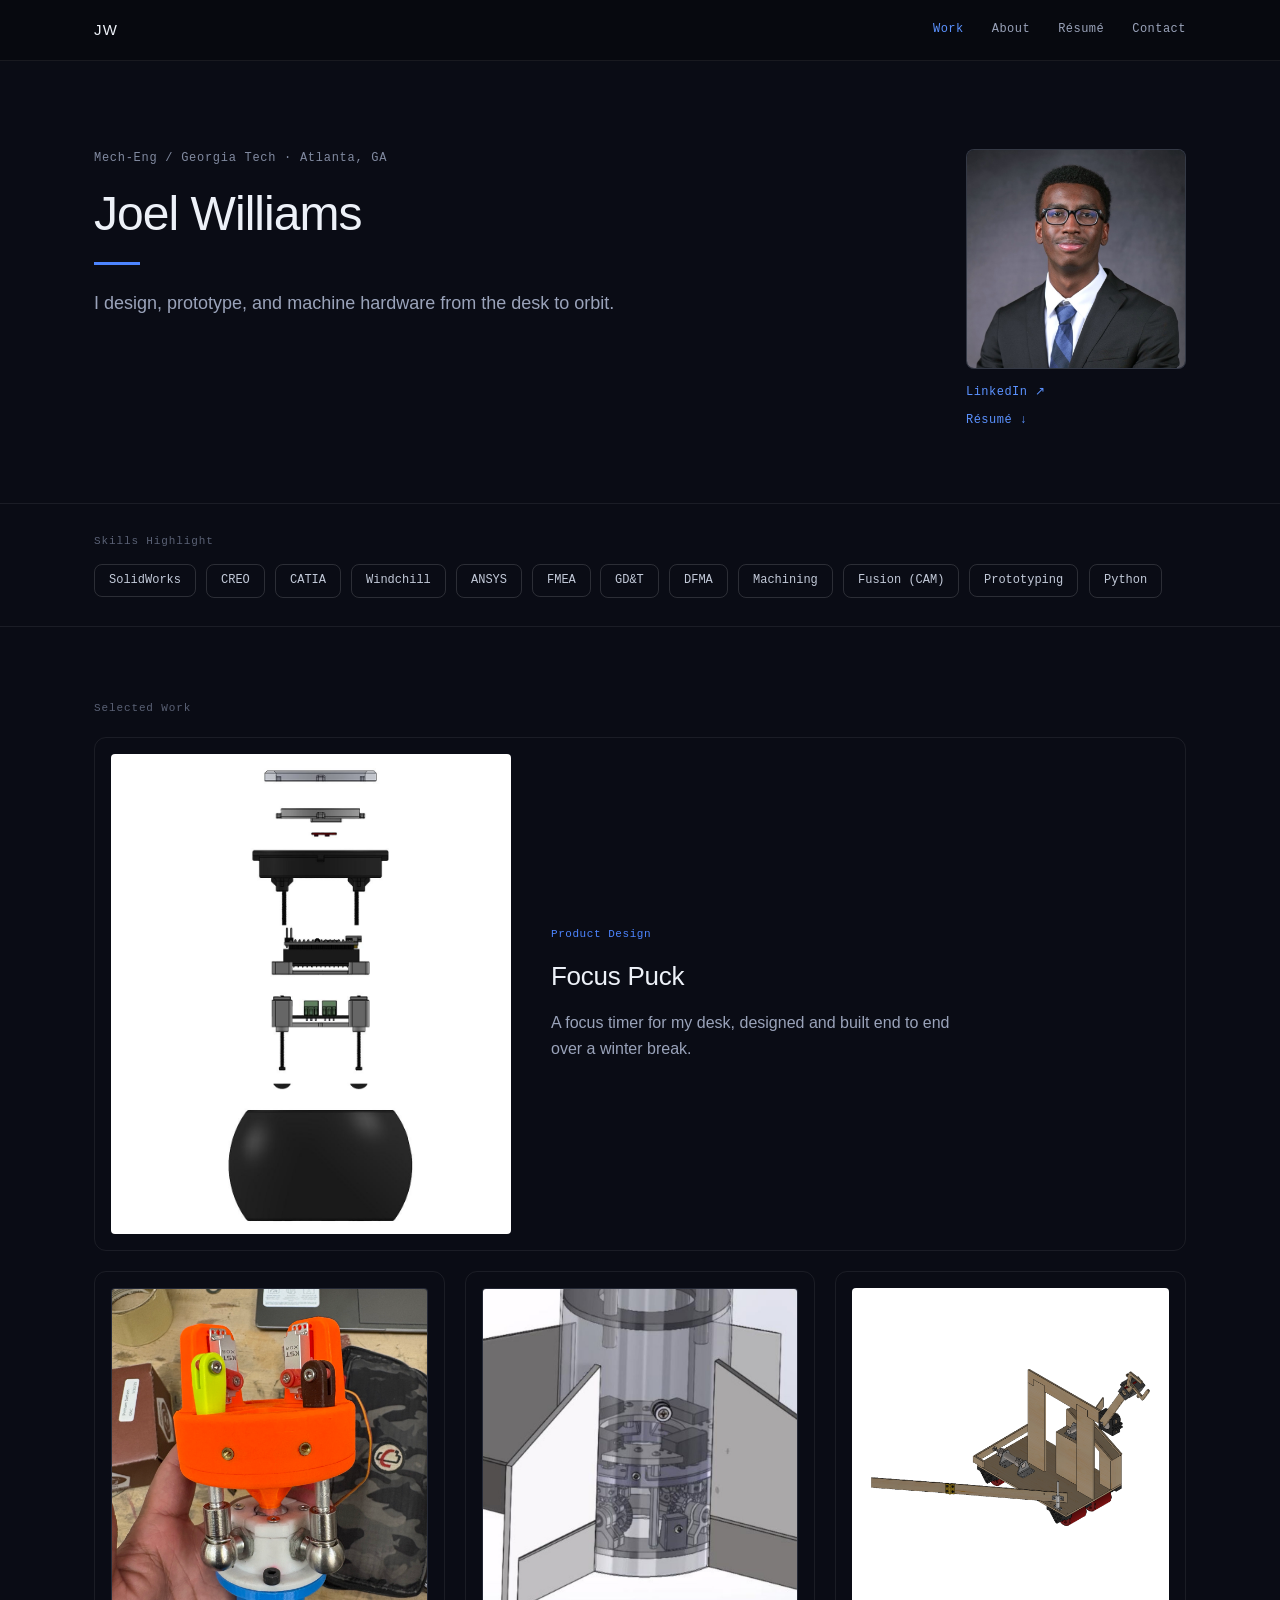
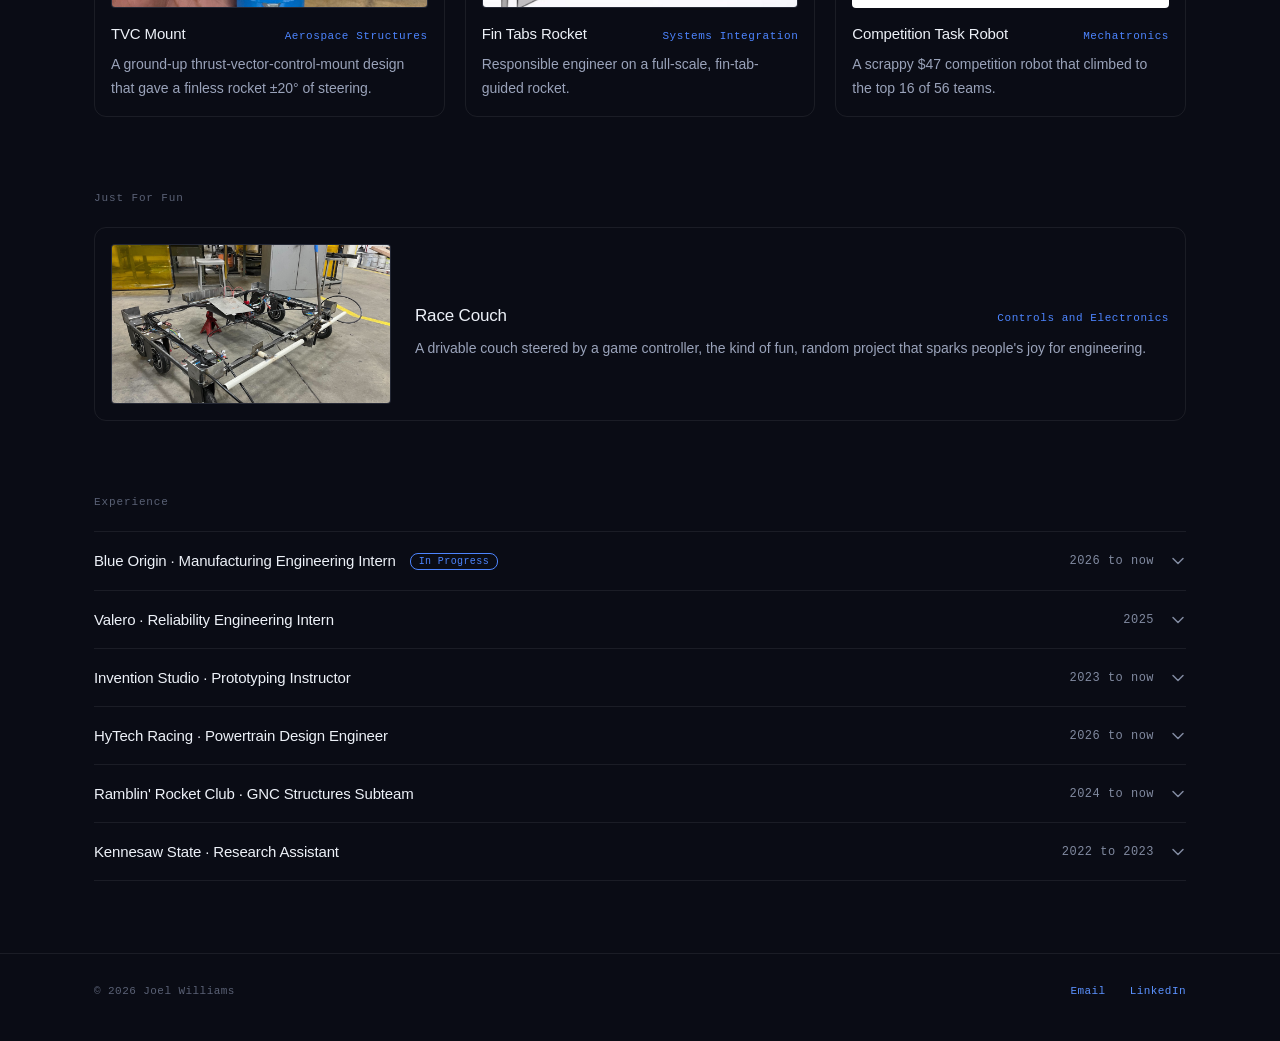
==== commit e21cc3e1: "Roll back intrinsic image/video dimensions (squished media on mobile) The explicit width/height attr" ====
--- a/index.html
+++ b/index.html
@@ -10,7 +10,7 @@
   <meta property="og:description" content="I design, prototype, and machine hardware from the desk to orbit.">
   <meta property="og:image" content="https://jwilliams-77.github.io/assets/images/og.png">
   <meta property="og:url" content="https://jwilliams-77.github.io/">
-  <link rel="stylesheet" href="assets/css/styles.css?v=36">
+  <link rel="stylesheet" href="assets/css/styles.css?v=42">
 </head>
 <body>
 
@@ -35,7 +35,7 @@
         <p class="hero-tagline">I design, prototype, and machine hardware from the desk to orbit.</p>
       </div>
       <div class="hero-aside">
-        <div class="headshot"><img width="775" height="800" decoding="async" fetchpriority="high" src="assets/images/headshot.jpg" alt="Headshot of Joel Williams"></div>
+        <div class="headshot"><img decoding="async" fetchpriority="high" src="assets/images/headshot.jpg" alt="Headshot of Joel Williams"></div>
         <div class="hero-links">
           <a href="https://www.linkedin.com/in/jwilliams2204/">LinkedIn ↗</a>
           <a href="resume.pdf">Résumé ↓</a>
@@ -69,7 +69,7 @@
       <p class="section-label">Selected Work</p>
 
       <a class="work-tile work-featured" href="projects/focus-puck.html">
-        <div class="tile-media"><img width="668" height="1190" loading="lazy" decoding="async" src="assets/images/focus-puck/focus-puck-2.jpg" alt="Exploded CAD view of the Focus Puck, from the cap and diffuser down through the electronics trays to the shell and rubber feet"><div class="tile-preview" aria-hidden="true"><p>One tap wakes it, two starts the timer, and a ring of light counts you down. Built end to end over a winter break.</p></div></div>
+        <div class="tile-media"><img loading="lazy" decoding="async" src="assets/images/focus-puck/focus-puck-2.jpg" alt="Exploded CAD view of the Focus Puck, from the cap and diffuser down through the electronics trays to the shell and rubber feet"><div class="tile-preview" aria-hidden="true"><p>One tap wakes it, two starts the timer, and a ring of light counts you down. Built end to end over a winter break.</p></div></div>
         <div class="featured-text">
           <span class="tile-tag">Product Design</span>
           <span class="tile-title">Focus Puck</span>
@@ -79,7 +79,7 @@
 
       <div class="work-grid">
         <a class="work-tile" href="projects/tvc-mount.html">
-          <div class="tile-media"><img width="1200" height="1600" loading="lazy" decoding="async" class="crop-top" src="assets/images/tvc-mount/tvc-mount-2.jpg" alt="The 3D-printed TVC mount held in hand, with micro servos and steel ball-socket linkages visible"><div class="tile-preview" aria-hidden="true"><p>A ball-and-socket gimbal that unlocked ±20° of control authority inside a 3-inch body tube, flown across three launches.</p></div></div>
+          <div class="tile-media"><img loading="lazy" decoding="async" class="crop-top" src="assets/images/tvc-mount/tvc-mount-2.jpg" alt="The 3D-printed TVC mount held in hand, with micro servos and steel ball-socket linkages visible"><div class="tile-preview" aria-hidden="true"><p>A ball-and-socket gimbal that unlocked ±20° of control authority inside a 3-inch body tube, flown across three launches.</p></div></div>
           <div class="tile-caption">
             <div class="tile-caption-head">
               <span class="tile-title">TVC Mount</span>
@@ -90,7 +90,7 @@
         </a>
 
         <a class="work-tile" href="projects/fin-tabs.html">
-          <div class="tile-media"><img width="1178" height="872" loading="lazy" decoding="async" src="assets/images/fin-tabs/fin-tabs-1.jpg" alt="CAD closeup of the rocket's aft end showing the fins and the fin-tab actuation assembly inside the body tube"><div class="tile-preview" aria-hidden="true"><p>Responsible engineer owning the master CAD, the build plan, and the integration of a full-scale, fin-tab-controlled rocket.</p></div></div>
+          <div class="tile-media"><img loading="lazy" decoding="async" src="assets/images/fin-tabs/fin-tabs-1.jpg" alt="CAD closeup of the rocket's aft end showing the fins and the fin-tab actuation assembly inside the body tube"><div class="tile-preview" aria-hidden="true"><p>Responsible engineer owning the master CAD, the build plan, and the integration of a full-scale, fin-tab-controlled rocket.</p></div></div>
           <div class="tile-caption">
             <div class="tile-caption-head">
               <span class="tile-title">Fin Tabs Rocket</span>
@@ -101,7 +101,7 @@
         </a>
 
         <a class="work-tile" href="projects/me2110.html">
-          <div class="tile-media tile-media--contain tile-media--light"><img width="1092" height="637" loading="lazy" decoding="async" src="assets/images/me2110/me2110-1.png" alt="CAD model of the Hypixel robot: a laser-cut MDF frame on red wheels with the mob-knocker arm extended"><div class="tile-preview" aria-hidden="true"><p>A $47 robot built fast and iterated faster: last place in sprint one, top 16 of 56 by finals.</p></div></div>
+          <div class="tile-media tile-media--contain tile-media--light"><img loading="lazy" decoding="async" src="assets/images/me2110/me2110-1.png" alt="CAD model of the Hypixel robot: a laser-cut MDF frame on red wheels with the mob-knocker arm extended"><div class="tile-preview" aria-hidden="true"><p>A $47 robot built fast and iterated faster: last place in sprint one, top 16 of 56 by finals.</p></div></div>
           <div class="tile-caption">
             <div class="tile-caption-head">
               <span class="tile-title">Competition Task Robot</span>
@@ -118,7 +118,7 @@
     <div class="container">
       <p class="section-label">Just For Fun</p>
       <a class="fun-tile" href="projects/race-couch.html">
-        <div class="tile-media"><img width="2000" height="1500" loading="lazy" decoding="async" src="assets/images/race-couch/race-couch-hero.jpg" alt="The welded steel couch chassis on six wheels in the shop, with a PVC steering frame and wiring in place"><div class="tile-preview" aria-hidden="true"><p>A couch you steer like a tank with a PS4 controller. The gloriously goofy project that made me want more.</p></div></div>
+        <div class="tile-media"><img loading="lazy" decoding="async" src="assets/images/race-couch/race-couch-hero.jpg" alt="The welded steel couch chassis on six wheels in the shop, with a PVC steering frame and wiring in place"><div class="tile-preview" aria-hidden="true"><p>A couch you steer like a tank with a PS4 controller. The gloriously goofy project that made me want more.</p></div></div>
         <div class="tile-caption">
           <div class="tile-caption-head">
             <span class="tile-title">Race Couch</span>
@@ -270,7 +270,7 @@
       </header>
 
       <figure class="project-hero">
-        <img width="614" height="554" decoding="async" fetchpriority="high" src="assets/images/focus-puck/focus-puck-5.jpg" alt="CAD render of the assembled Focus Puck, a rounded black puck with a fingerprint pattern engraved in its center cap">
+        <img decoding="async" fetchpriority="high" src="assets/images/focus-puck/focus-puck-5.jpg" alt="CAD render of the assembled Focus Puck, a rounded black puck with a fingerprint pattern engraved in its center cap">
       </figure>
 
       <section class="project-section">
@@ -279,7 +279,7 @@
       </section>
 
       <figure class="project-figure figure--portrait">
-        <img width="668" height="1190" loading="lazy" decoding="async" src="assets/images/focus-puck/focus-puck-2.jpg" alt="Exploded CAD view of the Focus Puck, from the cap and diffuser down through the electronics trays to the shell and rubber feet">
+        <img loading="lazy" decoding="async" src="assets/images/focus-puck/focus-puck-2.jpg" alt="Exploded CAD view of the Focus Puck, from the cap and diffuser down through the electronics trays to the shell and rubber feet">
         <figcaption class="media-caption">the modular tray stack, exploded</figcaption>
       </figure>
 
@@ -294,7 +294,7 @@
       </section>
 
       <figure class="project-figure figure--small">
-        <img width="766" height="578" loading="lazy" decoding="async" src="assets/images/focus-puck/focus-puck-3.jpg" alt="3D-printed Focus Puck parts on a workbench: black shell, LED ring, white diffuser, and the Arduino tray stack">
+        <img loading="lazy" decoding="async" src="assets/images/focus-puck/focus-puck-3.jpg" alt="3D-printed Focus Puck parts on a workbench: black shell, LED ring, white diffuser, and the Arduino tray stack">
         <figcaption class="media-caption">printed parts ready for assembly</figcaption>
       </figure>
 
@@ -316,7 +316,7 @@
       </header>
 
       <figure class="project-hero">
-        <img width="1200" height="1600" decoding="async" fetchpriority="high" src="assets/images/tvc-mount/tvc-mount-2.jpg" alt="The assembled TVC mount held in hand: orange PETG top plate with micro servos, steel ball-socket linkages, white resin socket, and blue motor sleeve">
+        <img decoding="async" fetchpriority="high" src="assets/images/tvc-mount/tvc-mount-2.jpg" alt="The assembled TVC mount held in hand: orange PETG top plate with micro servos, steel ball-socket linkages, white resin socket, and blue motor sleeve">
       </figure>
 
       <section class="project-section">
@@ -325,7 +325,7 @@
       </section>
 
       <figure class="project-figure figure--small">
-        <img width="806" height="852" loading="lazy" decoding="async" src="assets/images/tvc-mount/tvc-mount-1.jpg" alt="Labeled exploded CAD view of the TVC mount: FDM top plate and motor sleeve, COTS servos and linkage rods, and the resin-printed central ball and socket">
+        <img loading="lazy" decoding="async" src="assets/images/tvc-mount/tvc-mount-1.jpg" alt="Labeled exploded CAD view of the TVC mount: FDM top plate and motor sleeve, COTS servos and linkage rods, and the resin-printed central ball and socket">
         <figcaption class="media-caption">every part of the mount, labeled</figcaption>
       </figure>
 
@@ -340,7 +340,7 @@
       </section>
 
       <figure class="project-figure figure--portrait">
-        <video width="608" height="1080" autoplay muted loop playsinline preload="metadata" poster="assets/videos/tvc-mount/tvc-mount-poster.jpg">
+        <video autoplay muted loop playsinline preload="metadata" poster="assets/videos/tvc-mount/tvc-mount-poster.jpg">
           <source src="assets/videos/tvc-mount/tvc-mount-loop.mp4" type="video/mp4">
         </video>
         <figcaption class="media-caption">bench-testing the mount's actuation</figcaption>
@@ -364,7 +364,7 @@
       </header>
 
       <figure class="project-hero">
-        <img width="2000" height="852" decoding="async" fetchpriority="high" src="assets/images/fin-tabs/fin-tabs-hero.jpg" alt="Labeled CAD diagram of the full rocket: nosecone, main parachute, avionics bay, drogue chute, motor assembly, and the fin tabs actuation assembly">
+        <img decoding="async" fetchpriority="high" src="assets/images/fin-tabs/fin-tabs-hero.jpg" alt="Labeled CAD diagram of the full rocket: nosecone, main parachute, avionics bay, drogue chute, motor assembly, and the fin tabs actuation assembly">
         <figcaption class="media-caption">the master assembly, every subsystem in one model</figcaption>
       </figure>
 
@@ -374,7 +374,7 @@
       </section>
 
       <figure class="project-figure figure--small">
-        <img width="1178" height="872" loading="lazy" decoding="async" src="assets/images/fin-tabs/fin-tabs-1.jpg" alt="CAD closeup of the rocket's aft end, the fins and fin-tab actuation gearing visible through a transparent body tube">
+        <img loading="lazy" decoding="async" src="assets/images/fin-tabs/fin-tabs-1.jpg" alt="CAD closeup of the rocket's aft end, the fins and fin-tab actuation gearing visible through a transparent body tube">
         <figcaption class="media-caption">the fin-tab actuation assembly in the aft end</figcaption>
       </figure>
 
@@ -384,7 +384,7 @@
       </section>
 
       <figure class="project-figure figure--portrait">
-        <img width="592" height="1156" loading="lazy" decoding="async" src="assets/images/fin-tabs/fin-tabs-2.jpg" alt="CAD render of the full rocket assembly standing vertically, body tubes and bulkheads stacked from the eyebolt at the top down to the fins">
+        <img loading="lazy" decoding="async" src="assets/images/fin-tabs/fin-tabs-2.jpg" alt="CAD render of the full rocket assembly standing vertically, body tubes and bulkheads stacked from the eyebolt at the top down to the fins">
       </figure>
 
       <section class="project-section">
@@ -405,7 +405,7 @@
       </header>
 
       <figure class="project-hero">
-        <img width="2000" height="1500" decoding="async" fetchpriority="high" src="assets/images/me2110/me2110-hero.jpg" alt="The four-person team in matching Hypixel shirts standing with the robot and design poster at the competition">
+        <img decoding="async" fetchpriority="high" src="assets/images/me2110/me2110-hero.jpg" alt="The four-person team in matching Hypixel shirts standing with the robot and design poster at the competition">
       </figure>
 
       <section class="project-section">
@@ -414,7 +414,7 @@
       </section>
 
       <figure class="project-figure figure--small">
-        <img width="1200" height="1600" loading="lazy" decoding="async" src="assets/images/me2110/me2110-3.jpg" alt="The Hypixel robot in front of its tri-fold design poster covering the drivetrain, mob knockers, wolf bone slide, and End Crystal lift">
+        <img loading="lazy" decoding="async" src="assets/images/me2110/me2110-3.jpg" alt="The Hypixel robot in front of its tri-fold design poster covering the drivetrain, mob knockers, wolf bone slide, and End Crystal lift">
         <figcaption class="media-caption">the design poster and the final robot</figcaption>
       </figure>
 
@@ -429,7 +429,7 @@
       </section>
 
       <figure class="project-figure">
-        <video width="960" height="540" autoplay muted loop playsinline preload="metadata" poster="assets/videos/me2110/me2110-poster.jpg">
+        <video autoplay muted loop playsinline preload="metadata" poster="assets/videos/me2110/me2110-poster.jpg">
           <source src="assets/videos/me2110/me2110-loop.mp4" type="video/mp4">
         </video>
         <figcaption class="media-caption">a competition run</figcaption>
@@ -453,7 +453,7 @@
       </header>
 
       <figure class="project-hero">
-        <img width="2000" height="1500" decoding="async" fetchpriority="high" src="assets/images/race-couch/race-couch-hero.jpg" alt="The welded steel couch chassis on six wheels in the shop, with a PVC steering frame and wiring in place">
+        <img decoding="async" fetchpriority="high" src="assets/images/race-couch/race-couch-hero.jpg" alt="The welded steel couch chassis on six wheels in the shop, with a PVC steering frame and wiring in place">
       </figure>
 
       <section class="project-section">
@@ -462,7 +462,7 @@
       </section>
 
       <figure class="project-figure figure--portrait">
-        <video width="608" height="1080" autoplay muted loop playsinline preload="metadata" poster="assets/videos/race-couch/race-couch-poster-2.jpg">
+        <video autoplay muted loop playsinline preload="metadata" poster="assets/videos/race-couch/race-couch-poster-2.jpg">
           <source src="assets/videos/race-couch/race-couch-loop-2.mp4" type="video/mp4">
         </video>
         <figcaption class="media-caption">first wireless drives of the bare chassis</figcaption>
@@ -474,7 +474,7 @@
       </section>
 
       <figure class="project-figure figure--portrait">
-        <video width="720" height="1280" autoplay muted loop playsinline preload="metadata" poster="assets/videos/race-couch/race-couch-poster-1.jpg">
+        <video autoplay muted loop playsinline preload="metadata" poster="assets/videos/race-couch/race-couch-poster-1.jpg">
           <source src="assets/videos/race-couch/race-couch-loop-1.mp4" type="video/mp4">
         </video>
         <figcaption class="media-caption">the couch, very much drivable</figcaption>
--- a/assets/css/styles.css
+++ b/assets/css/styles.css
@@ -1204,6 +1204,10 @@
 .modal-overlay {
   position: fixed;
   inset: 0;
+  /* size to the dynamic (currently visible) viewport so centering is correct even
+     when iOS Safari's toolbar is expanded at the top of the page; inset:0 is the
+     fallback for browsers without dvh */
+  height: 100dvh;
   z-index: 50;
   display: flex;
   align-items: center;
@@ -1239,6 +1243,7 @@
   width: 100%;
   max-width: 860px;
   max-height: 92vh;
+  max-height: 92dvh;
   background: var(--bg);
   border: 0.5px solid var(--hairline-strong);
   border-radius: var(--radius-card);
@@ -1476,6 +1481,7 @@
 
   .modal-dialog {
     max-height: 92vh;
+    max-height: 92dvh;
   }
 
   .modal-body {
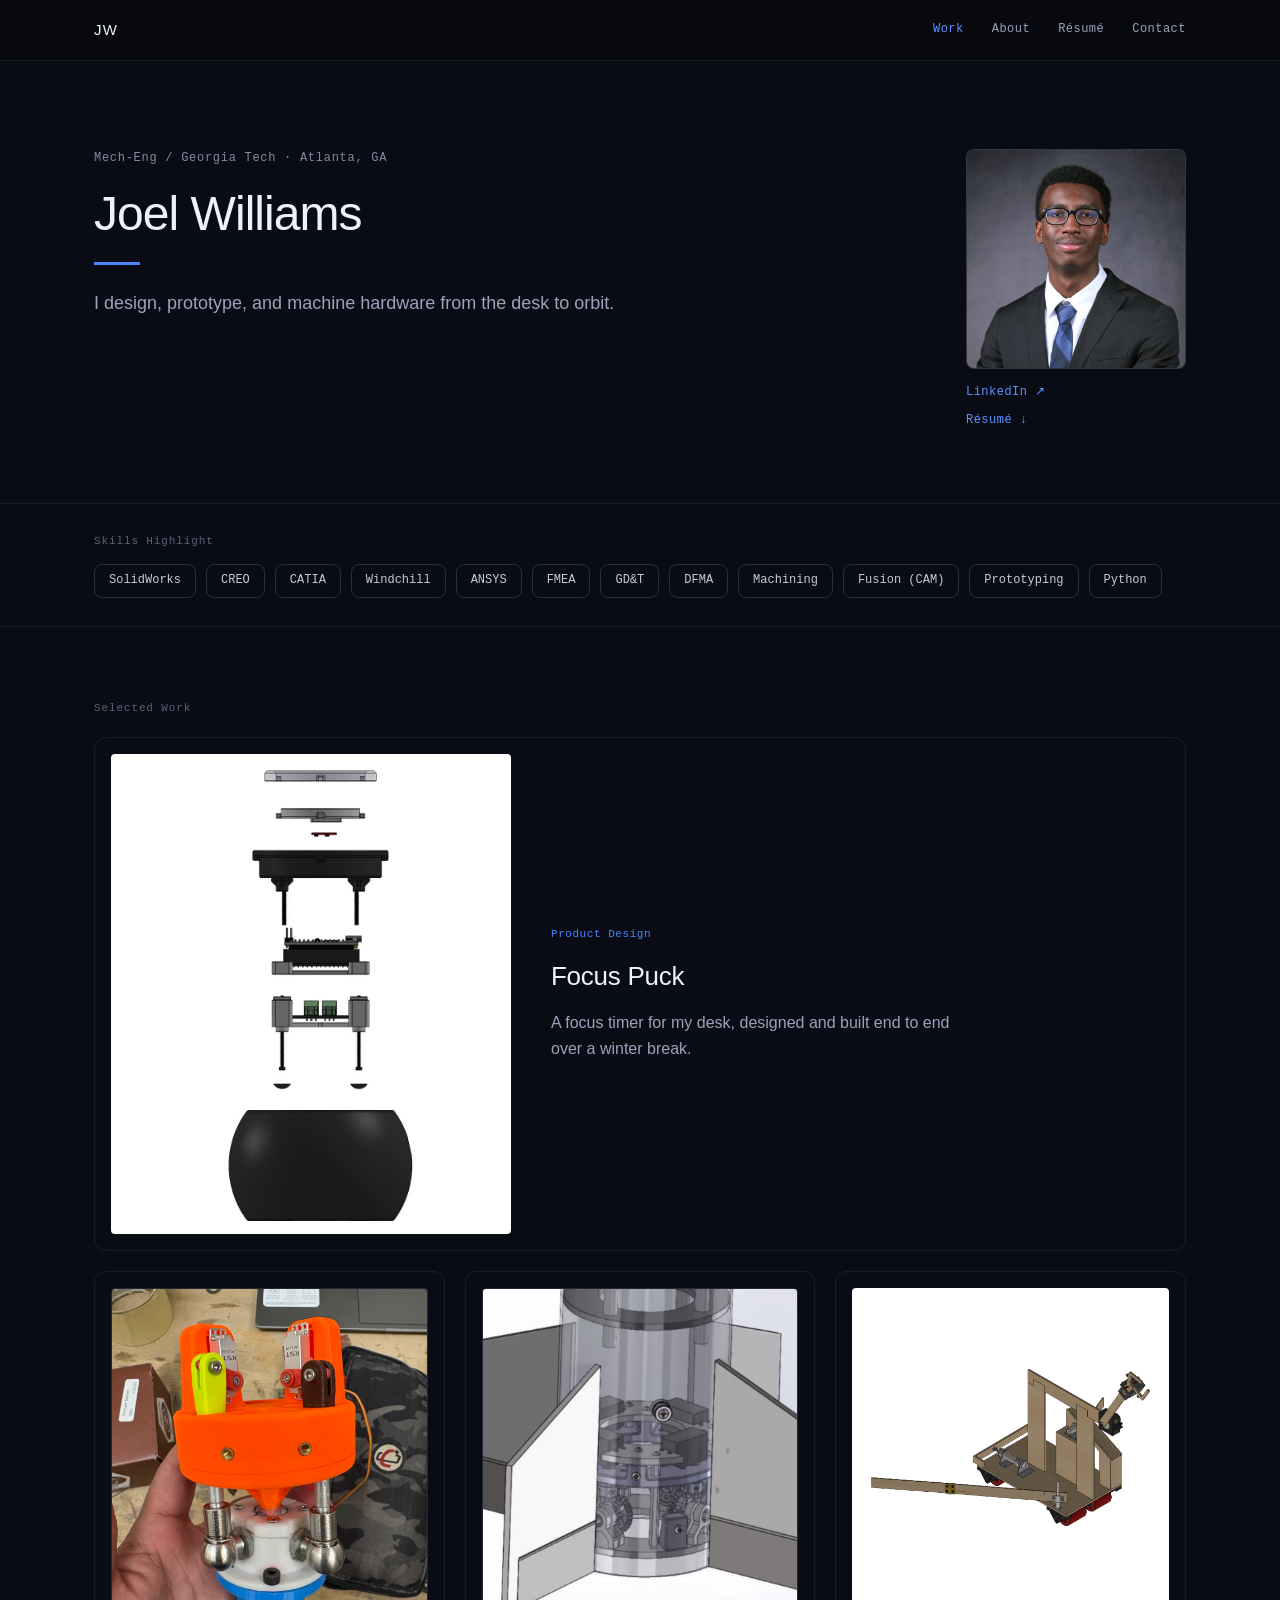
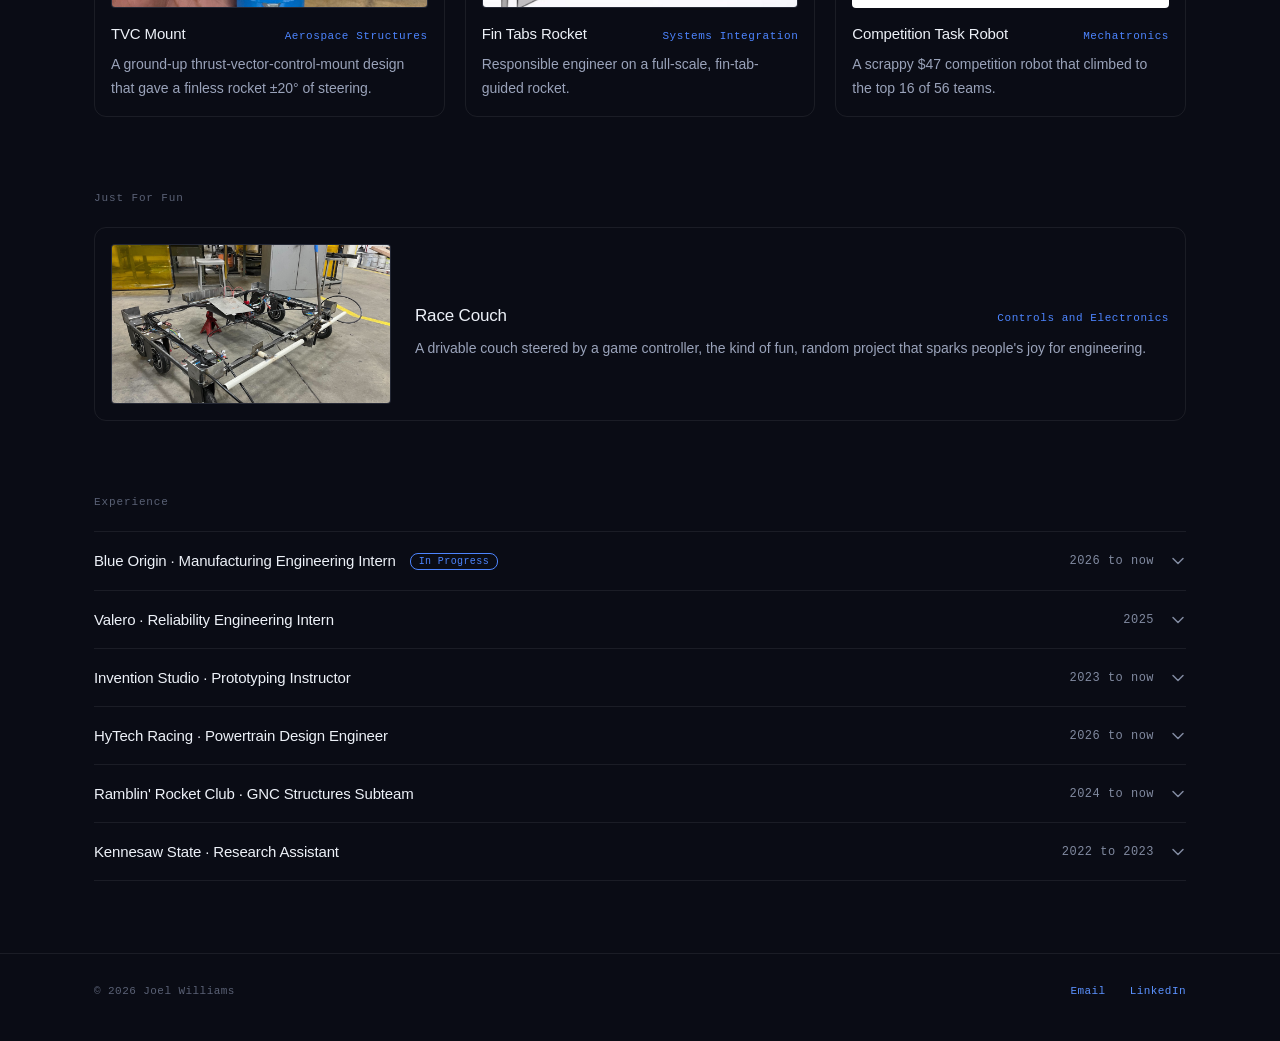
==== commit e17fd6af: "Fix frosted footer blur dropping out in a sliver at the dialog's bottom edge The dialog clips its ro" ====
--- a/index.html
+++ b/index.html
@@ -10,7 +10,7 @@
   <meta property="og:description" content="I design, prototype, and machine hardware from the desk to orbit.">
   <meta property="og:image" content="https://jwilliams-77.github.io/assets/images/og.png">
   <meta property="og:url" content="https://jwilliams-77.github.io/">
-  <link rel="stylesheet" href="assets/css/styles.css?v=42">
+  <link rel="stylesheet" href="assets/css/styles.css?v=43">
 </head>
 <body>
 
--- a/assets/css/styles.css
+++ b/assets/css/styles.css
@@ -1337,10 +1337,13 @@
   position: absolute;
   left: 0;
   right: 0;
-  bottom: 0;
+  /* extend a few px past the bottom (clipped by the dialog's overflow:hidden) so
+     the backdrop-filter fully covers the rounded bottom edge instead of dropping
+     out in a thin sub-pixel sliver; the extra px is added back to padding-bottom */
+  bottom: -4px;
   display: flex;
   justify-content: center;
-  padding: 40px 48px 16px;
+  padding: 40px 48px 20px;
   background: rgba(10, 12, 21, 0.6);
   -webkit-backdrop-filter: blur(8px);
   backdrop-filter: blur(8px);
@@ -1489,7 +1492,7 @@
   }
 
   .modal-footer {
-    padding: 34px 22px 14px;
+    padding: 34px 22px 18px;
   }
 
   /* no persistent scrollbar gutter on touch, so keep the close button in the corner */
